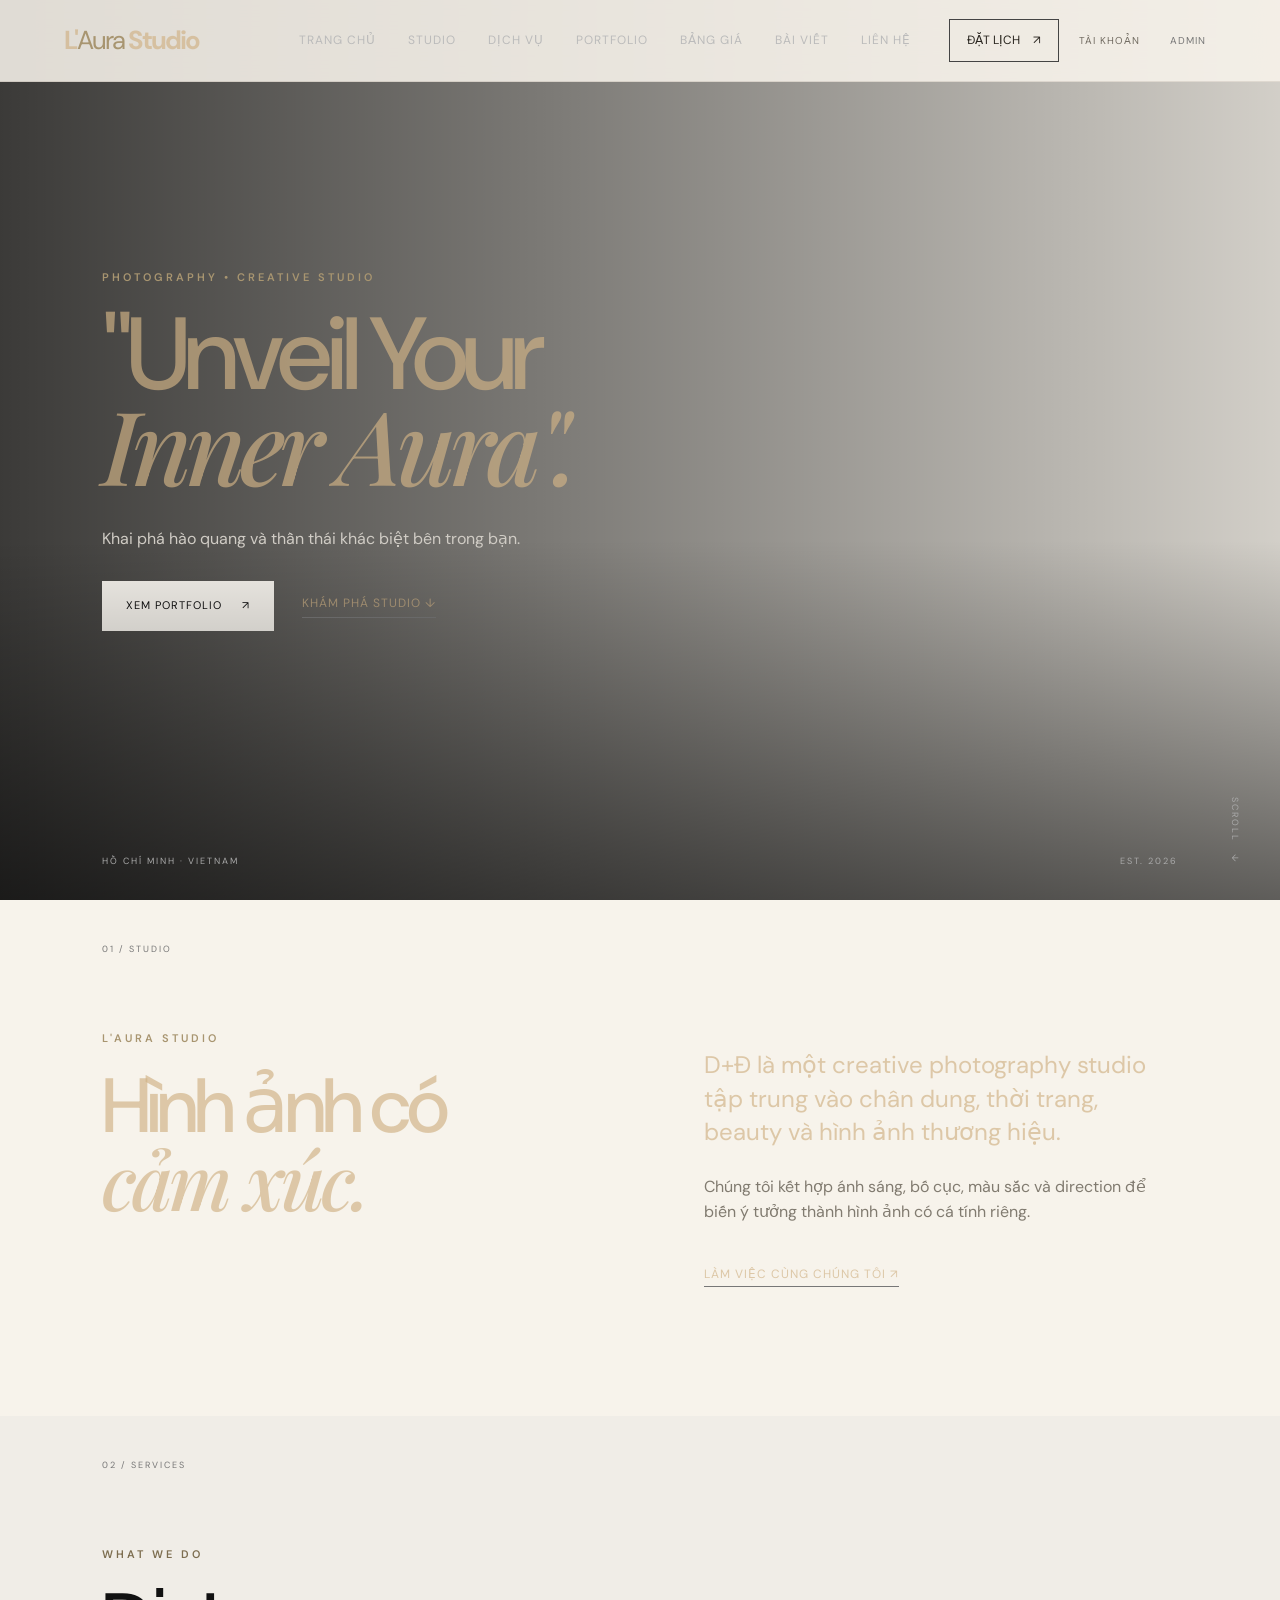
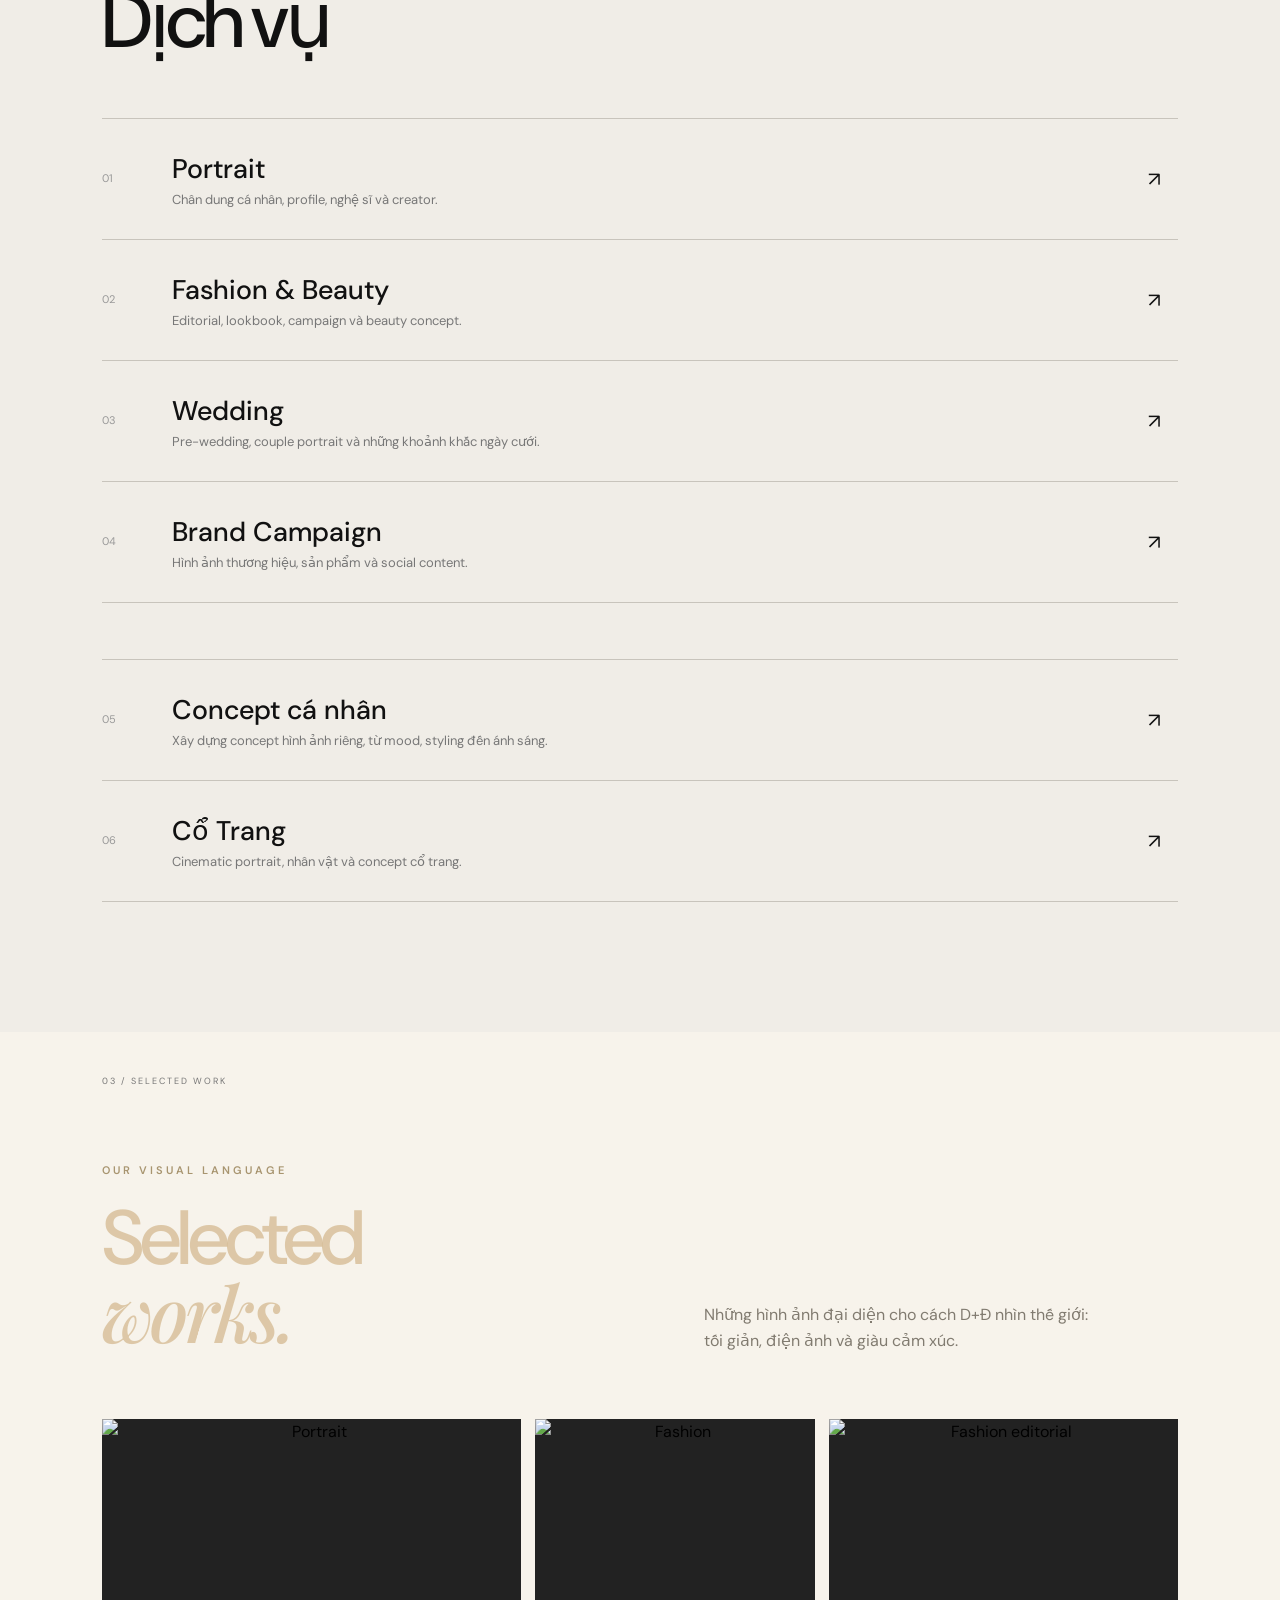
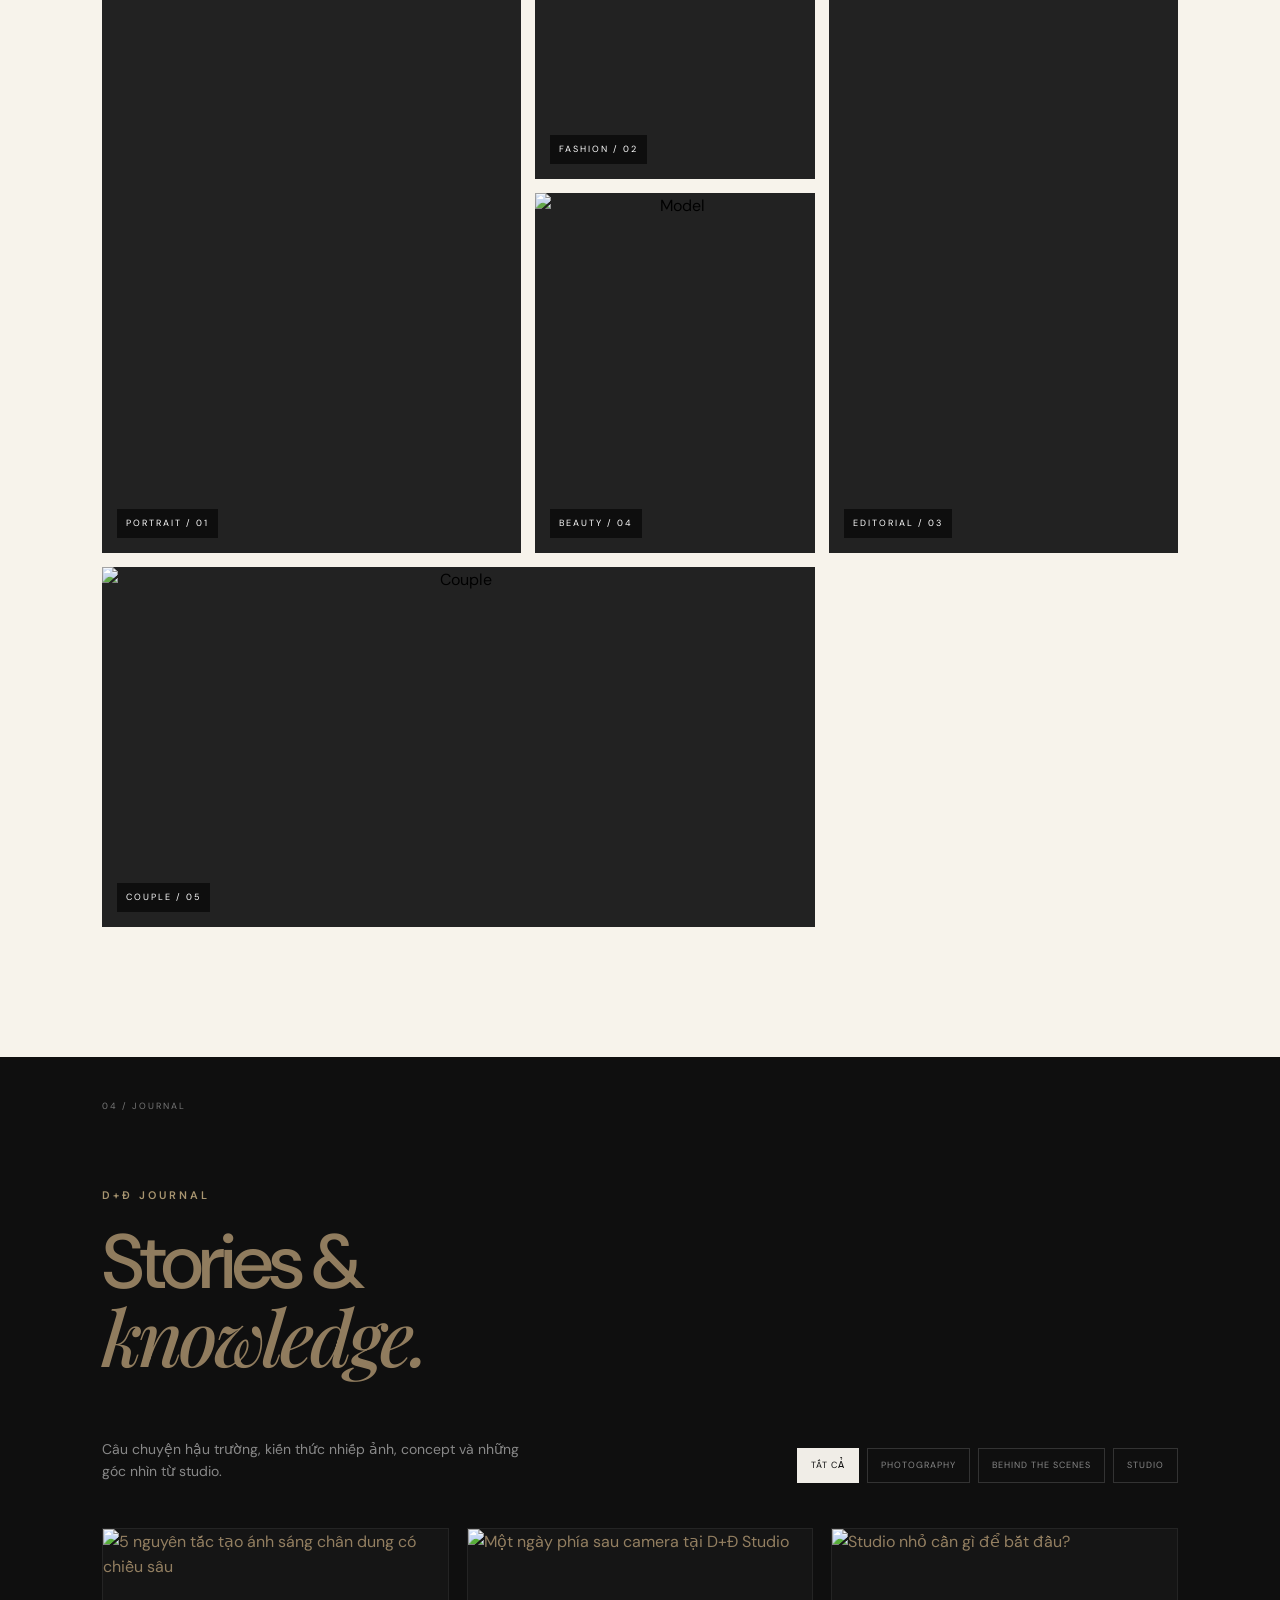
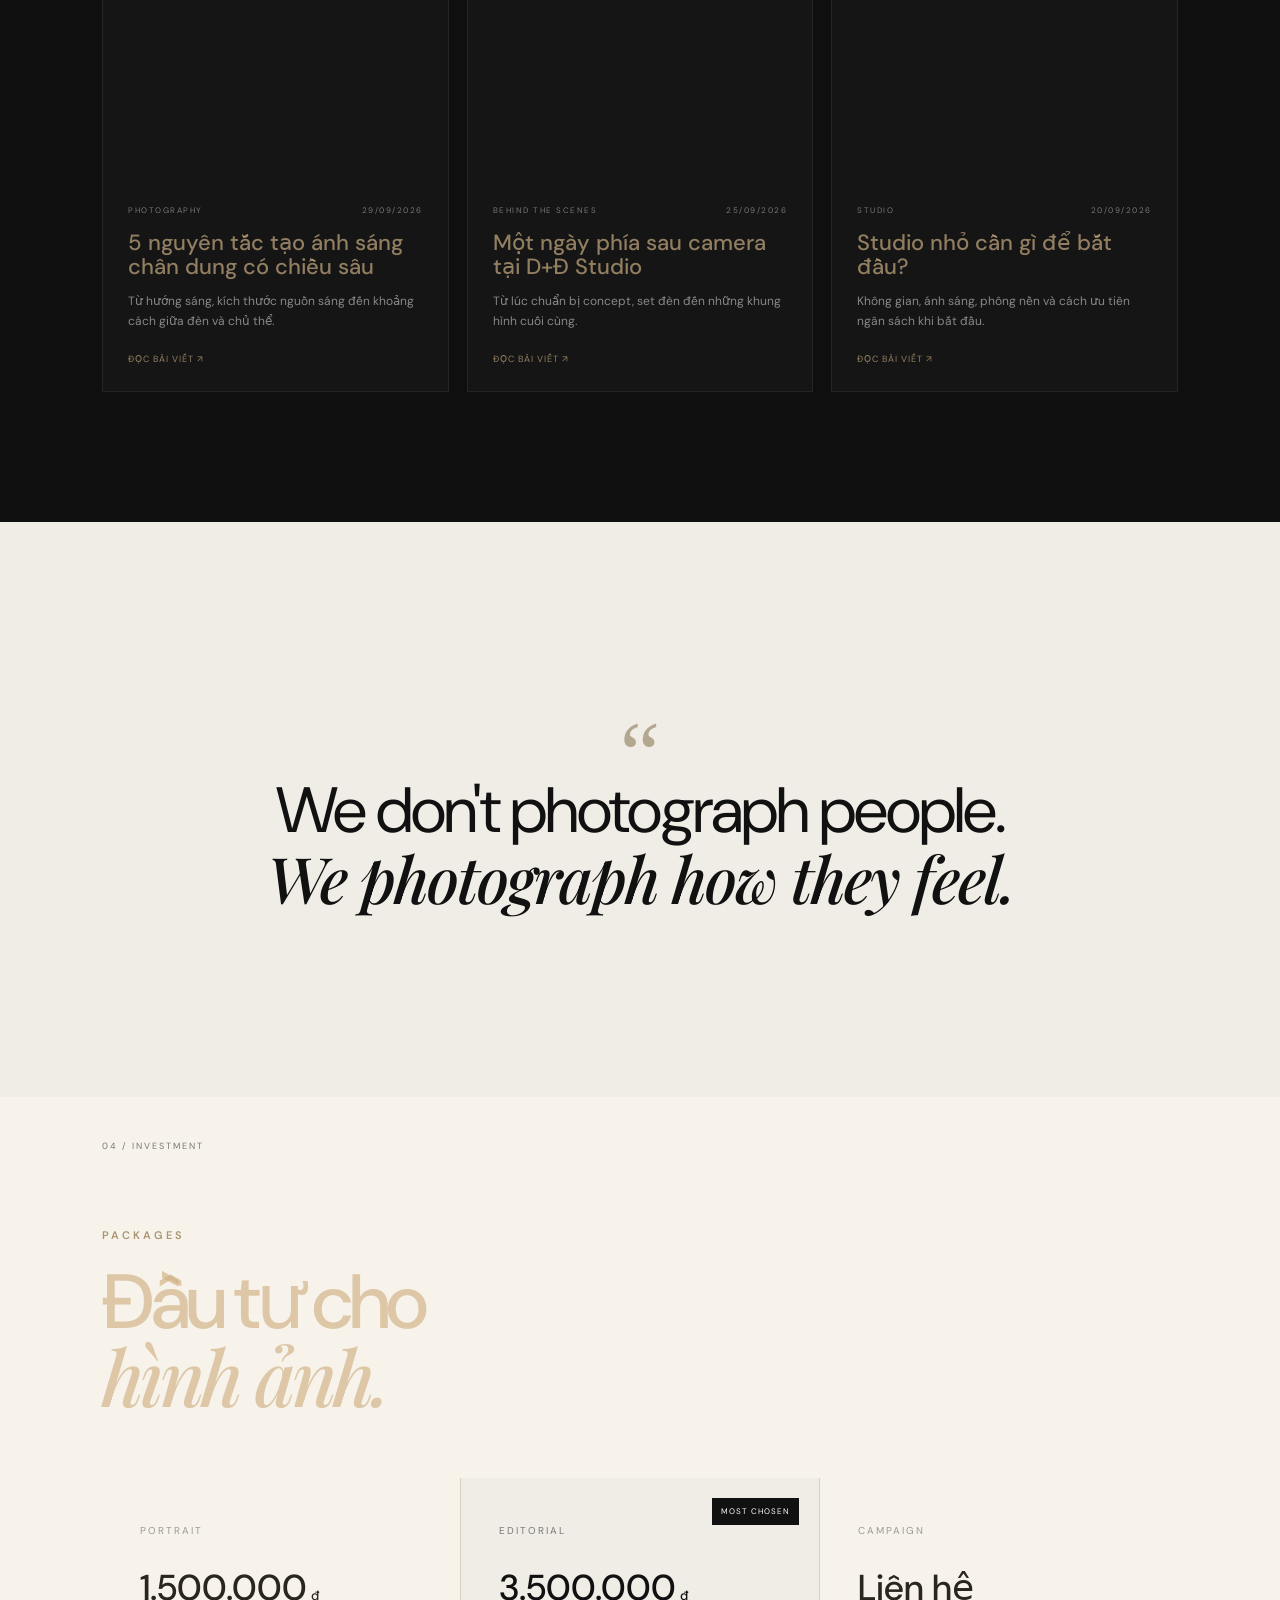
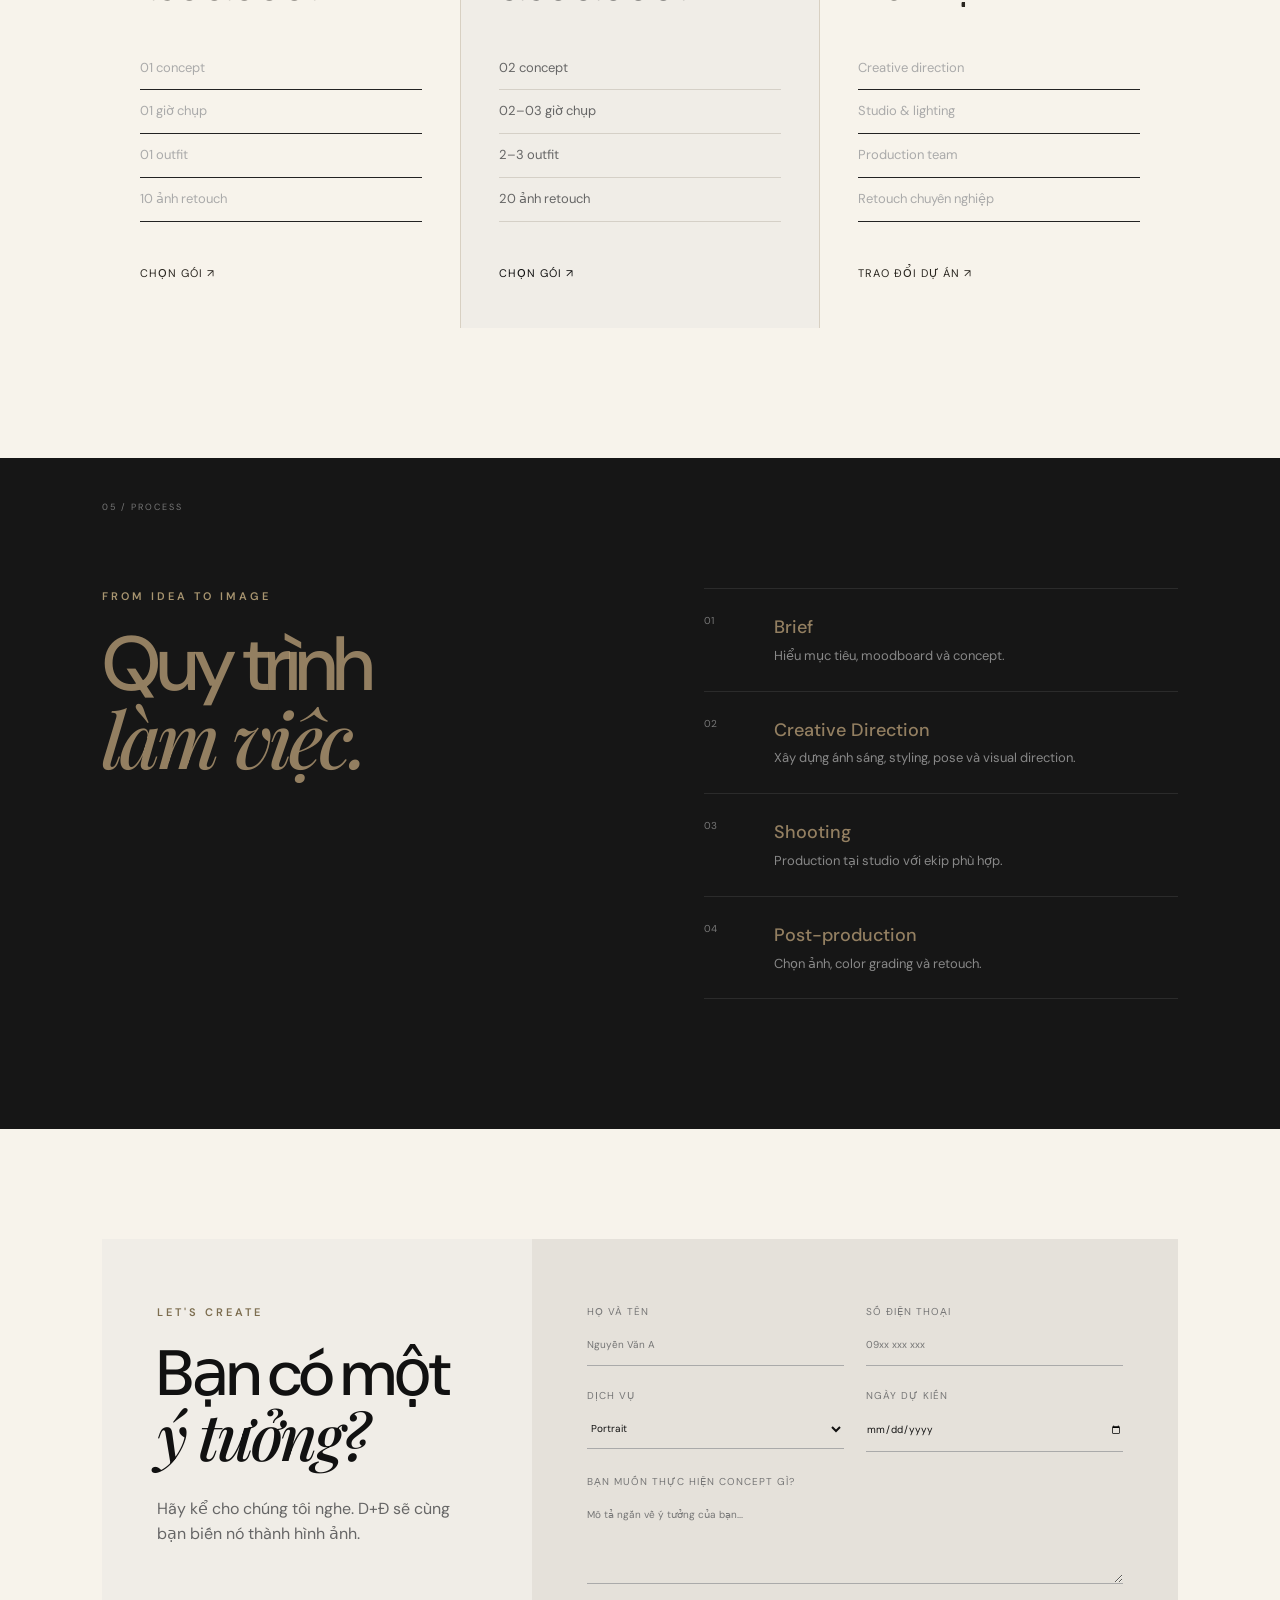
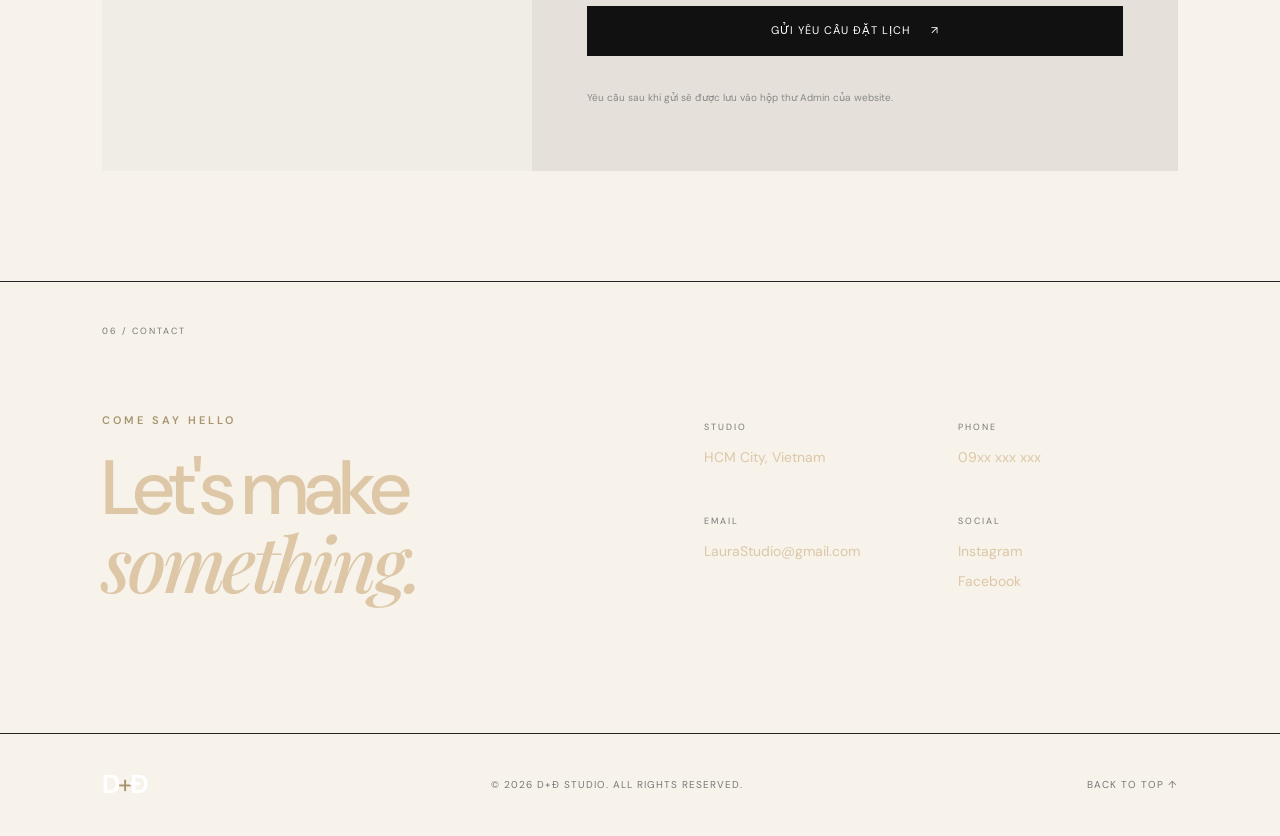
==== index.html @ 57f55145 "upload" ====
<!DOCTYPE html>
<html lang="vi">
<head>
  <meta charset="UTF-8">
  <meta name="viewport" content="width=device-width, initial-scale=1.0">
  <meta name="description" content="D+Đ Studio - Photography Studio hiện đại, tối giản và nghệ thuật.">
  <title>L'Aura Studio — Photography</title>
  <link rel="preconnect" href="https://fonts.googleapis.com">
  <link rel="preconnect" href="https://fonts.gstatic.com" crossorigin>
  <link href="https://fonts.googleapis.com/css2?family=DM+Sans:wght@400;500;600;700&family=Playfair+Display:wght@500;600&display=swap" rel="stylesheet">
  <link rel="stylesheet" href="style.css">
  
</head>

<body>
  
  <div class="cursor"></div>

  <header class="header" id="header">
    <a href="#home" class="logo">L'<span>Aura</span> Studio</a>
    <nav class="nav" id="nav">
      <a href="#home">Trang chủ</a>
      <a href="#about">Studio</a>
      <a href="#services">Dịch vụ</a>
      <a href="#portfolio">Portfolio</a>
      <a href="#pricing">Bảng giá</a>
      <a href="#blog">Bài viết</a>
      <a href="#contact">Liên hệ</a>
    </nav>

    <div class="header-actions">

  <a class="header-btn" href="#booking">
    Đặt lịch <span>↗</span>
  </a>

  
<div class="account-modal" id="accountModal">

  <div class="account-panel">

    <button class="account-close" id="accountClose">×</button>

    <!-- LOGIN -->
    <div id="loginView" class="account-view">

      <p class="eyebrow">L'AURA ACCOUNT</p>

      <h2>
        Welcome<br>
        <em>back.</em>
      </h2>

      <form id="loginForm">

        <label>
          Email
          <input
            type="email"
            id="loginEmail"
            required
            placeholder="email@example.com"
          >
        </label>

        <label>
          Mật khẩu
          <input
            type="password"
            id="loginPassword"
            required
            placeholder="••••••••"
          >
        </label>

        <button class="btn btn-dark" type="submit">
          Đăng nhập ↗
        </button>

        <p id="loginError" class="account-error"></p>

      </form>

      <p class="account-switch">
        Chưa có tài khoản?
        <button id="showRegister">Đăng ký</button>
      </p>

    </div>


    <!-- REGISTER -->
    <div id="registerView" class="account-view" hidden>

      <p class="eyebrow">CREATE ACCOUNT</p>

      <h2>
        Join<br>
        <em>L'Aura.</em>
      </h2>

      <form id="registerForm">

        <label>
          Họ và tên
          <input
            type="text"
            id="registerName"
            required
            placeholder="Nguyễn Văn A"
          >
        </label>

        <label>
          Email
          <input
            type="email"
            id="registerEmail"
            required
            placeholder="email@example.com"
          >
        </label>

        <label>
          Mật khẩu
          <input
            type="password"
            id="registerPassword"
            minlength="6"
            required
            placeholder="Tối thiểu 6 ký tự"
          >
        </label>

        <button class="btn btn-dark" type="submit">
          Tạo tài khoản ↗
        </button>

        <p id="registerError" class="account-error"></p>

      </form>

      <p class="account-switch">
        Đã có tài khoản?
        <button id="showLogin">Đăng nhập</button>
      </p>

    </div>


    <!-- PROFILE -->
    <div id="profileView" class="account-view" hidden>

      <p class="eyebrow">MY ACCOUNT</p>

      <h2>
        Xin chào,<br>
        <em id="profileName"></em>
      </h2>

      <div class="profile-card">

        <div>
          <span>EMAIL</span>
          <p id="profileEmail"></p>
        </div>

        <div>
          <span>MEMBER SINCE</span>
          <p id="profileDate"></p>
        </div>

      </div>

      <button
        class="btn btn-dark"
        id="logoutUser"
      >
        Đăng xuất
      </button>

    </div>

  </div>

</div>

  <button class="account-btn" id="accountOpen">
    Tài khoản
  </button>

  <button class="admin-link" id="adminOpen">
    Admin
  </button>

</div>

    <button class="menu-toggle" id="menuToggle" aria-label="Mở menu">☰</button>
  </header>

  <main>
    <section class="hero" id="home">
      <div class="hero-overlay"></div>
      <div class="hero-content reveal">
        <p class="eyebrow">PHOTOGRAPHY • CREATIVE STUDIO</p>
        <h1>"Unveil Your<br><em>Inner Aura".</em></h1>
        <p class="hero-text">Khai phá hào quang và thần thái khác biệt bên trong bạn.</p>
        <div class="hero-actions">
          <a class="btn btn-light" href="#portfolio">Xem portfolio <span>↗</span></a>
          <a class="text-link" href="#about">Khám phá studio ↓</a>
        </div>
      </div>
      <div class="hero-meta">
        <span>HỒ CHÍ MINH · VIETNAM</span>
        <span>EST. 2026</span>
      </div>
      <div class="scroll-down">SCROLL <span>↓</span></div>
    </section>
 
    <section class="intro section" id="about">
      <div class="section-label">01 / STUDIO</div>
      <div class="intro-grid">
        <div>
          <p class="eyebrow">L'AURA STUDIO</p>
          <h2>Hình ảnh có<br><em>cảm xúc.</em></h2>
        </div>
        <div class="intro-copy">
          <p class="lead">D+Đ là một creative photography studio tập trung vào chân dung, thời trang, beauty và hình ảnh thương hiệu.</p>
          <p>Chúng tôi kết hợp ánh sáng, bố cục, màu sắc và direction để biến ý tưởng thành hình ảnh có cá tính riêng.</p>
          <a href="#contact" class="underline-link">Làm việc cùng chúng tôi ↗</a>
        </div>
      </div>
    </section>

    <section class="services section" id="services">
      <div class="section-label">02 / SERVICES</div>
      <div class="section-heading">
        <p class="eyebrow">WHAT WE DO</p>
        <h2>Dịch vụ</h2>
      </div>

      <div class="service-list">
        <a class="service-item reveal" href="service-portrait.html">
          <span>01</span>
          <div><h3>Portrait</h3><p>Chân dung cá nhân, profile, nghệ sĩ và creator.</p></div>
          <b>↗</b>
        </a>
        <a class="service-item reveal" href="service-fashion.html">
          <span>02</span>
          <div><h3>Fashion & Beauty</h3><p>Editorial, lookbook, campaign và beauty concept.</p></div>
          <b>↗</b>
        </a>
        <a class="service-item reveal" href="service-wedding.html">
          <span>03</span>
          <div><h3>Wedding</h3><p>Pre-wedding, couple portrait và những khoảnh khắc ngày cưới.</p></div>
          <b>↗</b>
        </a>
        <a class="service-item reveal" href="service-brand.html">
          <span>04</span>
          <div><h3>Brand Campaign</h3><p>Hình ảnh thương hiệu, sản phẩm và social content.</p></div>
          <b>↗</b>
        </a>
        <a class="service-item reveal" href="service-concept.html">
<a class="service-item reveal" href="service-concept.html">
  <span>05</span>
  <div>
    <h3>Concept cá nhân</h3>
    <p>
      Xây dựng concept hình ảnh riêng,
      từ mood, styling đến ánh sáng.
    </p>
  </div>

  <b>↗</b>

</a>
<a class="service-item reveal" href="service-costume.html">
  <span>06</span>
  <div>
    <h3>Cổ Trang</h3>
    <p>
      Cinematic portrait, nhân vật và
      concept cổ trang.
    </p>
  </div>

  <b>↗</b>

</a>
      </div>
    </section>

    <section class="portfolio section" id="portfolio">
      <div class="section-label">03 / SELECTED WORK</div>
      <div class="portfolio-head">
        <div>
          <p class="eyebrow">OUR VISUAL LANGUAGE</p>
          <h2>Selected<br><em>works.</em></h2>
        </div>
        <p>Những hình ảnh đại diện cho cách D+Đ nhìn thế giới: tối giản, điện ảnh và giàu cảm xúc.</p>
      </div>

      <div class="gallery">
        <button class="gallery-card large" data-image="https://images.unsplash.com/photo-1534528741775-53994a69daeb?auto=format&fit=crop&w=1400&q=85">
          <img src="https://images.unsplash.com/photo-1534528741775-53994a69daeb?auto=format&fit=crop&w=1400&q=85" alt="Portrait">
          <span>Portrait / 01</span>
        </button>
        <button class="gallery-card" data-image="https://images.unsplash.com/photo-1529139574466-a303027c1d8b?auto=format&fit=crop&w=1200&q=85">
          <img src="https://images.unsplash.com/photo-1529139574466-a303027c1d8b?auto=format&fit=crop&w=1200&q=85" alt="Fashion">
          <span>Fashion / 02</span>
        </button>
        <button class="gallery-card tall" data-image="https://images.unsplash.com/photo-1483985988355-763728e1935b?auto=format&fit=crop&w=1200&q=85">
          <img src="https://images.unsplash.com/photo-1483985988355-763728e1935b?auto=format&fit=crop&w=1200&q=85" alt="Fashion editorial">
          <span>Editorial / 03</span>
        </button>
        <button class="gallery-card" data-image="https://images.unsplash.com/photo-1515886657613-9f3515b0c78f?auto=format&fit=crop&w=1200&q=85">
          <img src="https://images.unsplash.com/photo-1515886657613-9f3515b0c78f?auto=format&fit=crop&w=1200&q=85" alt="Model">
          <span>Beauty / 04</span>
        </button>
        <button class="gallery-card wide" data-image="https://images.unsplash.com/photo-1524250502761-1ac6f2e30d43?auto=format&fit=crop&w=1400&q=85">
          <img src="https://images.unsplash.com/photo-1524250502761-1ac6f2e30d43?auto=format&fit=crop&w=1400&q=85" alt="Couple">
          <span>Couple / 05</span>
        </button>
      </div>
    </section>


    <section class="blog section" id="blog">
      <div class="section-label">04 / JOURNAL</div>
      <div class="section-heading">
        <p class="eyebrow">D+Đ JOURNAL</p>
        <h2>Stories &<br><em>knowledge.</em></h2>
      </div>
      <div class="blog-toolbar">
        <p>Câu chuyện hậu trường, kiến thức nhiếp ảnh, concept và những góc nhìn từ studio.</p>
        <div class="blog-filters">
          <button class="filter-btn active" data-category="all">Tất cả</button>
          <button class="filter-btn" data-category="Photography">Photography</button>
          <button class="filter-btn" data-category="Behind the scenes">Behind the scenes</button>
          <button class="filter-btn" data-category="Studio">Studio</button>
        </div>
      </div>
      <div class="blog-grid" id="blogGrid"></div>
      <div class="blog-empty" id="blogEmpty" hidden>Chưa có bài viết trong danh mục này.</div>
    </section>

    <section class="quote-section">
      <div class="quote-mark">“</div>
      <blockquote>We don't photograph people.<br><em>We photograph how they feel.</em></blockquote>
    </section>

    <section class="pricing section" id="pricing">
      <div class="section-label">04 / INVESTMENT</div>
      <div class="section-heading">
        <p class="eyebrow">PACKAGES</p>
        <h2>Đầu tư cho<br><em>hình ảnh.</em></h2>
      </div>

      <div class="price-grid">
        <article class="price-card">
          <p>PORTRAIT</p><h3>1.500.000<small>đ</small></h3>
          <ul><li>01 concept</li><li>01 giờ chụp</li><li>01 outfit</li><li>10 ảnh retouch</li></ul>
          <a href="#booking">Chọn gói ↗</a>
        </article>
        <article class="price-card featured">
          <div class="popular">MOST CHOSEN</div>
          <p>EDITORIAL</p><h3>3.500.000<small>đ</small></h3>
          <ul><li>02 concept</li><li>02–03 giờ chụp</li><li>2–3 outfit</li><li>20 ảnh retouch</li></ul>
          <a href="#booking">Chọn gói ↗</a>
        </article>
        <article class="price-card">
          <p>CAMPAIGN</p><h3>Liên hệ</h3>
          <ul><li>Creative direction</li><li>Studio & lighting</li><li>Production team</li><li>Retouch chuyên nghiệp</li></ul>
          <a href="#booking">Trao đổi dự án ↗</a>
        </article>
      </div>
    </section>

    <section class="process section">
      <div class="section-label">05 / PROCESS</div>
      <div class="process-grid">
        <div><p class="eyebrow">FROM IDEA TO IMAGE</p><h2>Quy trình<br><em>làm việc.</em></h2></div>
        <div class="steps">
          <div><span>01</span><div><h3>Brief</h3><p>Hiểu mục tiêu, moodboard và concept.</p></div></div>
          <div><span>02</span><div><h3>Creative Direction</h3><p>Xây dựng ánh sáng, styling, pose và visual direction.</p></div></div>
          <div><span>03</span><div><h3>Shooting</h3><p>Production tại studio với ekip phù hợp.</p></div></div>
          <div><span>04</span><div><h3>Post-production</h3><p>Chọn ảnh, color grading và retouch.</p></div></div>
        </div>
      </div>
    </section>

    <section class="booking section" id="booking">
      <div class="booking-box">
        <div>
          <p class="eyebrow">LET'S CREATE</p>
          <h2>Bạn có một<br><em>ý tưởng?</em></h2>
          <p class="booking-copy">Hãy kể cho chúng tôi nghe. D+Đ sẽ cùng bạn biến nó thành hình ảnh.</p>
        </div>

        <form id="bookingForm" class="booking-form">
          <label>Họ và tên<input required name="name" placeholder="Nguyễn Văn A"></label>
          <label>Số điện thoại<input required name="phone" type="tel" placeholder="09xx xxx xxx"></label>
          <label>Dịch vụ
            <select name="service">
              <option>Portrait</option><option>Fashion & Beauty</option><option>Wedding</option><option>Brand Campaign</option>
            </select>
          </label>
          <label>Ngày dự kiến<input name="date" type="date"></label>
          <label class="full">Bạn muốn thực hiện concept gì?<textarea name="message" rows="4" placeholder="Mô tả ngắn về ý tưởng của bạn..."></textarea></label>
          <button class="btn btn-dark full" type="submit">Gửi yêu cầu đặt lịch <span>↗</span></button>
          <p class="form-note" id="formNote"></p>
          <p class="form-admin-note">Yêu cầu sau khi gửi sẽ được lưu vào hộp thư Admin của website.</p>
        </form>
      </div>
    </section>

    <section class="contact section" id="contact">
      <div class="section-label">06 / CONTACT</div>
      <div class="contact-grid">
        <div><p class="eyebrow">COME SAY HELLO</p><h2>Let's make<br><em>something.</em></h2></div>
        <div class="contact-info">
          <div><span>STUDIO</span><p>HCM City, Vietnam</p></div>
          <div><span>PHONE</span><p>09xx xxx xxx</p></div>
          <div><span>EMAIL</span><p>LauraStudio@gmail.com</p></div>
          <div><span>SOCIAL</span><p>
            <a href="https://www.instagram.com/_bachnien_/" class="btn-link">Instagram</a><p>   
            <a href="https://www.facebook.com/profile.php?id=61579669186355&locale=vi_VN" class="btn-link">Facebook</a><p>

          </p>
          </div>
        </div>
      </div>
    </section>
  </main>

  <footer>
    <div class="logo">D<span>+</span>Đ</div>
    <p>© <span id="year"></span> D+Đ Studio. All rights reserved.</p>
    <a href="#home">Back to top ↑</a>
  </footer>


  <div class="admin-modal" id="adminModal">
    <div class="admin-panel">
      <button class="admin-close" id="adminClose">×</button>
      <div class="admin-login" id="adminLogin">
        <p class="eyebrow">D+Đ CMS</p>
        <h2>Admin<br><em>Dashboard.</em></h2>
        <p class="admin-muted">Đăng nhập để quản lý bài viết.</p>
        <form id="adminLoginForm">
          <label>Email<input type="email" id="adminEmail" placeholder="admin@studio.com" required></label>
          <label>Mật khẩu<input type="password" id="adminPassword" placeholder="••••••••" required></label>
          <button class="btn btn-dark" type="submit">Đăng nhập <span>↗</span></button>
          <p class="admin-error" id="adminError"></p>
        </form>
        <small>Demo: admin@studio.com / 123456</small>
      </div>

      <div class="admin-dashboard" id="adminDashboard" hidden>
        <div class="admin-top">
          <div><p class="eyebrow">D+Đ CMS</p><h2>Quản lý <em>bài viết.</em></h2></div>
          <button class="admin-logout" id="adminLogout">Đăng xuất</button>
        </div>

        <div class="admin-tabs">
          <button class="admin-tab active" data-admin-tab="posts">Bài viết</button>
          <button class="admin-tab" data-admin-tab="new">+ Viết bài</button>
          <button class="admin-tab" data-admin-tab="contacts">Liên hệ</button>
        </div>

        <div class="admin-tab-content active" id="adminPostsTab">
          <div class="admin-stats">
            <div><span id="postCount">0</span><small>Bài viết</small></div>
            <div><span id="publishedCount">0</span><small>Đang hiển thị</small></div>
          </div>
          <div id="adminPostList" class="admin-post-list"></div>
        </div>

        <div class="admin-tab-content" id="adminContactsTab">
          <div class="admin-stats">
            <div><span id="contactCount">0</span><small>Yêu cầu liên hệ</small></div>
            <div><span id="newContactCount">0</span><small>Chưa xử lý</small></div>
          </div>
          <div id="adminContactList" class="admin-contact-list"></div>
        </div>

        <div class="admin-tab-content" id="adminNewTab">
          <form id="postForm" class="post-form">
            <input type="hidden" id="editPostId">
            <label>Tiêu đề<input id="postTitle" required placeholder="Ví dụ: 5 cách tạo ánh sáng chân dung đẹp"></label>
            <div class="form-two">
              <label>Danh mục<select id="postCategory"><option>Photography</option><option>Behind the scenes</option><option>Studio</option></select></label>
              <label>Ảnh đại diện<input id="postImage" placeholder="https://..."></label>
            </div>
            <label>Mô tả ngắn<textarea id="postExcerpt" rows="3" required placeholder="Mô tả hiển thị ngoài trang bài viết..."></textarea></label>
            <label>Nội dung<textarea id="postContent" rows="10" required placeholder="Nội dung bài viết..."></textarea></label>
            <div class="post-form-actions">
              <button type="submit" class="btn btn-dark" id="postSubmit">Đăng bài <span>↗</span></button>
              <button type="button" class="admin-secondary" id="postCancel">Hủy</button>
            </div>
          </form>
        </div>
      </div>
    </div>
  </div>


  <div class="article-modal" id="articleModal">
    <button class="article-close" id="articleClose">×</button>
    <article class="article-reader">
      <img id="articleImage" src="" alt="">
      <div class="article-reader-body">
        <p class="eyebrow" id="articleCategory"></p>
        <h1 id="articleTitle"></h1>
        <p class="article-date" id="articleDate"></p>
       <div id="articleContent"></div>

<section class="comments-section">

  <div class="comments-heading">

    <p class="eyebrow">
      COMMUNITY
    </p>

    <h2>
      Bình luận<br>
      <em>của bạn.</em>
    </h2>

  </div>

  <div id="commentLoginMessage"
       class="comment-login-message">
    Đăng nhập để để lại bình luận.
  </div>

  <form
    id="commentForm"
    class="comment-form"
    hidden
  >

    <textarea
      id="commentText"
      rows="4"
      required
      maxlength="1000"
      placeholder="Chia sẻ suy nghĩ của bạn..."
    ></textarea>

    <div class="comment-form-bottom">

      <small>
        <span id="commentUserName"></span>
      </small>

      <button
        type="submit"
        class="btn btn-dark"
      >
        Gửi bình luận ↗
      </button>

    </div>

  </form>

  <div
    id="commentList"
    class="comment-list"
  ></div>

</section>
      </div>
    </article>
  </div>

  <div class="modal" id="imageModal">
    <button class="modal-close" id="modalClose">×</button>
    <img id="modalImage" src="" alt="Portfolio preview">
  </div>

  <script src="script.js"></script>
  
</body>
</html>
---- style.css ----
*{margin:0;padding:0;box-sizing:border-box}
:root{
  --bg:#f7f3eb;
  --surface:#fffdf8;
  --surface-2:#eee8dc;
  --text:#cfb286ac;
  --muted:#817b70;
  --line:#d8d0c2;
  --accent:#a89570;
  --dark:#29251f;
  --white:#fffdf8;
}
html{scroll-behavior:smooth}
body{font-family:"DM Sans",sans-serif;background:var(--bg);color:var(--text);line-height:1.6;overflow-x:hidden}
body.lightbox-open{overflow:hidden}
a{text-decoration:none;color:inherit}
button,input,select,textarea{font:inherit}
button{cursor:pointer}


/* =========================
   USER ACCOUNT
========================= */

.account-btn{
  border:0;
  background:transparent;
  color:#716b61;
  font-size:10px;
  text-transform:uppercase;
  letter-spacing:1px;
  padding:10px;
}

.account-btn:hover{
  color:#29251f;
}



.account-modal.open{
  display:flex;
}

/* =========================
   ACCOUNT MODAL - CENTER
========================= */

.account-modal {
  position: fixed;
  inset: 0;
  width: 100vw;
  height: 100vh;

  display: none;
  align-items: center;
  justify-content: center;

  padding: 20px;
  z-index: 120;

  background: rgba(41, 37, 31, .45);
  backdrop-filter: blur(10px);
}

.account-modal.open {
  display: flex;
}

/* Khung đăng nhập / đăng ký */
.account-panel {
  position: relative;

  width: min(520px, calc(100vw - 40px));
  max-height: calc(100vh - 40px);

  margin: 0;
  padding: 60px;

  overflow-y: auto;

  background: #fffdf8;
  color: #29251f;

  box-shadow: 0 30px 80px rgba(0, 0, 0, .18);

  transform: translate(0, 0);
}

/* Nút đóng */
.account-close {
  position: absolute;
  top: 18px;
  right: 22px;

  width: 35px;
  height: 35px;

  border: 0;
  background: transparent;

  color: #29251f;
  font-size: 32px;
  line-height: 1;

  cursor: pointer;
}

/* Hiệu ứng mở */
.account-modal.open .account-panel {
  animation: accountPanelCenter .3s ease;
}

@keyframes accountPanelCenter {
  from {
    opacity: 0;
    transform: translateY(25px) scale(.97);
  }

  to {
    opacity: 1;
    transform: translateY(0) scale(1);
  }
}

/* =========================
   MOBILE
========================= */

@media (max-width: 600px) {

  .account-modal {
    padding: 15px;
  }

  .account-panel {
    width: 100%;
    max-height: calc(100vh - 30px);

    padding: 45px 25px;
  }

  .account-view h2 {
    font-size: 45px;
  }
}
.account-close{
  position:absolute;
  right:22px;
  top:18px;
  border:0;
  background:transparent;
  color:#29251f;
  font-size:32px;
}

.account-view h2{
  font-size:58px;
  line-height:.92;
  letter-spacing:-3px;
  font-weight:500;
  margin-bottom:35px;
}

.account-view h2 em{
  font-family:"Playfair Display",serif;
}

.account-view form{
  display:grid;
  gap:22px;
}

.account-view label{
  font-size:9px;
  text-transform:uppercase;
  letter-spacing:1px;
  color:#817b70;
}

.account-view input{
  display:block;
  width:100%;
  margin-top:7px;
  padding:12px 0;
  border:0;
  border-bottom:1px solid #c9c1b4;
  background:transparent;
  color:#29251f;
  outline:none;
}

.account-view input:focus{
  border-color:#29251f;
}

.account-switch{
  margin-top:25px;
  color:#817b70;
  font-size:12px;
}

.account-switch button{
  border:0;
  background:none;
  color:#29251f;
  text-decoration:underline;
  cursor:pointer;
}

.account-error{
  color:#a34b42;
  font-size:11px;
}

.profile-card{
  background:#eee8dc;
  padding:25px;
  margin-bottom:25px;
  display:grid;
  gap:20px;
}

.profile-card span{
  font-size:8px;
  letter-spacing:2px;
  color:#817b70;
}

.profile-card p{
  margin-top:5px;
  font-size:14px;
}

@media(max-width:600px){

  .account-panel{
    padding:45px 25px;
  }

  .account-view h2{
    font-size:45px;
  }

}

.price-card{
  background:#fffdf8;
  color:#29251f;
}

.booking-box{
  display:grid;
  grid-template-columns:.8fr 1.2fr;
  background:#fffdf8;
  color:#29251f;
}

.booking-form{
  padding:65px 55px;
  display:grid;
  grid-template-columns:1fr 1fr;
  gap:22px;
  background:#eee8dc;
}


.quote-section{
  padding:180px 8vw;
  text-align:center;
  background:#fffdf8;
  color:#29251f;
}

.services{
  background:#eee8dc;
  color:#29251f;
}

.services{
  background:#f0ede7;
  color:#111;
}
.header{
  height:82px;
  position:fixed;
  top:0;
  left:0;
  right:0;
  z-index:50;
  display:flex;
  align-items:center;
  justify-content:space-between;
  padding:0 5vw;
  border-bottom:1px solid rgba(80,70,55,.12);
  background:rgba(247,243,235,.88);
  backdrop-filter:blur(18px);
}


/* =========================
   COMMENTS
========================= */

.comments-section{
  margin-top:70px;
  padding-top:55px;
  border-top:1px solid #d5cec2;
}

.comments-heading{
  margin-bottom:35px;
}

.comments-heading h2{
  font-size:42px;
  line-height:.95;
  letter-spacing:-2px;
  font-weight:500;
}

.comments-heading h2 em{
  font-family:"Playfair Display",serif;
}

.comment-login-message{
  background:#eee8dc;
  padding:18px 20px;
  font-size:12px;
  color:#817b70;
}

.comment-form{
  margin-bottom:40px;
}

.comment-form textarea{
  width:100%;
  border:1px solid #d0c8bb;
  background:#fffdf8;
  padding:18px;
  resize:vertical;
  outline:none;
  color:#29251f;
}

.comment-form textarea:focus{
  border-color:#29251f;
}

.comment-form-bottom{
  margin-top:12px;
  display:flex;
  align-items:center;
  justify-content:space-between;
}

.comment-form-bottom small{
  font-size:11px;
  color:#817b70;
}

.comment-list{
  display:grid;
  gap:14px;
}

.comment-item{
  padding:22px;
  background:#eee8dc;
}

.comment-head{
  display:flex;
  justify-content:space-between;
  gap:20px;
  margin-bottom:10px;
}

.comment-author{
  font-size:13px;
  font-weight:600;
}

.comment-date{
  font-size:9px;
  color:#918a7d;
}

.comment-body{
  font-size:13px;
  color:#5f594f;
  line-height:1.7;
  white-space:pre-line;
}

.comment-delete{
  border:0;
  background:none;
  padding:0;
  margin-top:12px;
  color:#9c675f;
  font-size:9px;
  text-transform:uppercase;
  letter-spacing:1px;
  cursor:pointer;
}

@media(max-width:600px){

  .comment-form-bottom{
    align-items:flex-start;
    flex-direction:column;
    gap:15px;
  }

}


.nav a{
  color:#716b61;
}

.nav a:hover{
  color:#29251f;
}

.header-btn{
  color:#29251f;
  border-color:#bdb4a5;
}
.logo{font-size:26px;font-weight:700;letter-spacing:-2px}.logo span{font-weight:400;color:var(--accent)}
.nav{display:flex;gap:32px;margin-left:auto;margin-right:38px}.nav a{font-size:12px;text-transform:uppercase;letter-spacing:1px;color:#bbb;transition:.25s}.nav a:hover{color:#fff}
.header-btn{font-size:12px;text-transform:uppercase;border:1px solid #444;padding:11px 17px}.header-btn span{margin-left:10px}.menu-toggle{display:none;background:none;color:#fff;border:0;font-size:24px}
.hero{min-height:100vh;position:relative;display:flex;align-items:center;padding:120px 8vw;background:linear-gradient(90deg,rgba(0,0,0,.76),rgba(0,0,0,.15)),url("https://images.unsplash.com/photo-1529626455594-4ff0802cfb7e?auto=format&fit=crop&w=2200&q=90") center/cover}
.hero-content{max-width:720px}.eyebrow{font-size:11px;letter-spacing:3px;color:var(--accent);font-weight:600;margin-bottom:22px}.hero h1{font-size:clamp(58px,8vw,122px);line-height:.88;letter-spacing:-6px;font-weight:500}.hero h1 em,.section h2 em,blockquote em{font-family:"Playfair Display",serif;font-weight:500}.hero-text{max-width:480px;color:#d0ccc5;margin:30px 0;font-size:16px}.hero-actions{display:flex;align-items:center;gap:28px}.btn{display:inline-flex;align-items:center;justify-content:center;gap:20px;padding:15px 23px;text-transform:uppercase;letter-spacing:1px;font-size:11px;border:1px solid transparent}.btn-light{background:#f4f1eb;color:#111}.btn-dark{background:#111;color:#fff}.text-link,.underline-link{font-size:12px;text-transform:uppercase;letter-spacing:1px;border-bottom:1px solid #777;padding-bottom:4px}.hero-overlay{position:absolute;inset:0;background:linear-gradient(0deg,rgba(0,0,0,.55),transparent 40%);pointer-events:none}.hero-meta{position:absolute;bottom:32px;left:8vw;right:8vw;display:flex;justify-content:space-between;font-size:9px;letter-spacing:2px;color:#aaa}.scroll-down{position:absolute;right:3vw;bottom:36px;font-size:9px;letter-spacing:2px;writing-mode:vertical-rl;color:#aaa}.scroll-down span{margin-top:8px}
.section{padding:130px 8vw;position:relative}.section-label{position:absolute;top:42px;left:8vw;font-size:9px;letter-spacing:2px;color:#777}.intro-grid,.process-grid,.contact-grid{display:grid;grid-template-columns:1fr 1fr;gap:10vw}.section h2{font-size:clamp(48px,6vw,90px);line-height:.95;letter-spacing:-4px;font-weight:500}.intro-copy{padding-top:18px;max-width:530px}.lead{font-size:24px;line-height:1.4;margin-bottom:25px}.intro-copy p:not(.lead){color:var(--muted);margin-bottom:35px}.services{background:#f0ede7;color:#111}.services .section-label{color:#777}.section-heading{margin-bottom:60px}.services .eyebrow{color:#7d6e50}.service-list{border-top:1px solid #c8c4bc}.service-item{display:grid;grid-template-columns:70px 1fr 30px;align-items:center;padding:28px 0;border-bottom:1px solid #c8c4bc;transition:.3s}.service-item:hover{padding-left:18px}.service-item>span{font-size:11px;color:#999}.service-item h3{font-size:27px;font-weight:500}.service-item p{font-size:13px;color:#777}.service-item b{font-weight:400;font-size:20px}
.portfolio-head{display:grid;grid-template-columns:1fr 1fr;gap:10vw;margin-bottom:65px}.portfolio-head>p{align-self:end;color:var(--muted);max-width:400px}.gallery{display:grid;grid-template-columns:1.2fr .8fr 1fr;grid-auto-rows:360px;gap:14px}.gallery-card{position:relative;border:0;overflow:hidden;background:#222;padding:0}.gallery-card.large{grid-row:span 2}.gallery-card.tall{grid-row:span 2}.gallery-card.wide{grid-column:span 2}.gallery-card img{width:100%;height:100%;object-fit:cover;display:block;transition:transform .7s cubic-bezier(.2,.7,.2,1);filter:saturate(.8)}.gallery-card:hover img{transform:scale(1.05);filter:saturate(1)}.gallery-card span{position:absolute;bottom:15px;left:15px;font-size:9px;letter-spacing:2px;text-transform:uppercase;background:rgba(0,0,0,.6);padding:7px 9px;color:#fff}
.quote-section{padding:180px 8vw;text-align:center;background:#f0ede7;color:#111}.quote-mark{font:90px Georgia;color:#b3a88f;height:75px}.quote-section blockquote{font-size:clamp(34px,5vw,72px);line-height:1.05;letter-spacing:-2px}
.price-grid{display:grid;grid-template-columns:repeat(3,1fr);gap:1px;background:var(--line);margin-top:50px}.price-card{background:var(--bg);padding:45px 38px;min-height:450px;display:flex;flex-direction:column;position:relative}.price-card>p{font-size:10px;letter-spacing:2px;color:#999}.price-card h3{font-size:36px;font-weight:500;margin:20px 0 30px}.price-card h3 small{font-size:13px;margin-left:4px}.price-card ul{list-style:none;color:#aaa;font-size:13px}.price-card li{padding:11px 0;border-bottom:1px solid #222}.price-card a{margin-top:auto;padding-top:28px;font-size:11px;text-transform:uppercase;letter-spacing:1px}.price-card.featured{background:#f0ede7;color:#111}.price-card.featured li{border-color:#d5d0c7;color:#666}.price-card.featured>p{color:#777}.popular{position:absolute;top:20px;right:20px;background:#111;color:#fff;font-size:8px;letter-spacing:1px;padding:7px 9px}
.process{background:#161616}.steps{border-top:1px solid #2b2b2b}.steps>div{display:grid;grid-template-columns:70px 1fr;padding:24px 0;border-bottom:1px solid #2b2b2b}.steps span{font-size:10px;color:#777}.steps h3{font-size:18px;font-weight:500}.steps p{color:#888;font-size:13px;margin-top:4px}
.booking{padding-top:110px;padding-bottom:110px}.booking-box{display:grid;grid-template-columns:.8fr 1.2fr;background:#f0ede7;color:#111}.booking-box>div:first-child{padding:65px 55px}.booking .eyebrow{color:#7d6e50}.booking h2{font-size:clamp(45px,5vw,72px);line-height:.95;letter-spacing:-3px;font-weight:500}.booking-copy{color:#666;margin-top:25px;max-width:340px}.booking-form{padding:65px 55px;display:grid;grid-template-columns:1fr 1fr;gap:22px;background:#e5e1da}.booking-form label{font-size:10px;text-transform:uppercase;letter-spacing:1px;color:#777}.booking-form input,.booking-form select,.booking-form textarea{display:block;width:100%;border:0;border-bottom:1px solid #aaa;background:transparent;padding:12px 0;color:#111;outline:0;margin-top:5px;resize:vertical}.booking-form input:focus,.booking-form select:focus,.booking-form textarea:focus{border-color:#111}.full{grid-column:1/-1}.form-note{font-size:11px;color:#596d4e;grid-column:1/-1}
.contact{border-top:1px solid #252525}.contact-info{display:grid;grid-template-columns:1fr 1fr;gap:35px}.contact-info span{font-size:9px;letter-spacing:2px;color:#777}.contact-info p{margin-top:8px;font-size:14px}
footer{border-top:1px solid #222;padding:30px 8vw;display:flex;justify-content:space-between;align-items:center;color:#777;font-size:10px;text-transform:uppercase;letter-spacing:1px}footer .logo{color:#fff}
.modal{position:fixed;inset:0;background:rgba(0,0,0,.94);z-index:100;display:none;align-items:center;justify-content:center;padding:5vw}.modal.open{display:flex}.modal img{max-width:92vw;max-height:90vh;object-fit:contain}.modal-close{position:absolute;top:25px;right:35px;background:none;border:0;color:#fff;font-size:38px;font-weight:200}
.reveal{opacity:0;transform:translateY(30px);transition:opacity .8s ease,transform .8s ease}.reveal.visible{opacity:1;transform:none}

@media(max-width:850px){
.header{height:70px;padding:0 5vw}.nav{display:none;position:absolute;top:70px;left:0;right:0;background:#0b0b0b;padding:25px 5vw;flex-direction:column;gap:20px;margin:0;border-bottom:1px solid #222}.nav.open{display:flex}.header-btn{display:none}.menu-toggle{display:block}
.hero{padding:110px 7vw 80px;min-height:90vh}.hero h1{font-size:60px;letter-spacing:-3px}.hero-text{font-size:14px}.hero-meta{left:7vw;right:7vw}.scroll-down{display:none}
.section{padding:100px 7vw}.section-label{left:7vw;top:30px}.intro-grid,.process-grid,.contact-grid,.portfolio-head{grid-template-columns:1fr;gap:45px}.lead{font-size:20px}.gallery{grid-template-columns:1fr 1fr;grid-auto-rows:250px}.gallery-card.large,.gallery-card.tall{grid-row:span 1}.gallery-card.wide{grid-column:span 2}.price-grid{grid-template-columns:1fr}.price-card{min-height:390px}.booking-box{grid-template-columns:1fr}.booking-box>div:first-child,.booking-form{padding:45px 30px}.contact-info{grid-template-columns:1fr 1fr}
footer{padding:25px 7vw;gap:15px;flex-wrap:wrap}
}
@media(max-width:500px){
.hero h1{font-size:52px}.hero-actions{align-items:flex-start;flex-direction:column;gap:18px}.gallery{grid-template-columns:1fr;grid-auto-rows:380px}.gallery-card.wide{grid-column:auto}.booking-form{grid-template-columns:1fr}.full{grid-column:auto}.contact-info{grid-template-columns:1fr}.section h2{letter-spacing:-2px}
}

.header-actions{display:flex;align-items:center;gap:10px}.admin-link{border:0;background:transparent;color:#777;font-size:10px;text-transform:uppercase;letter-spacing:1px;padding:10px;cursor:pointer}.admin-link:hover{color:#fff}
.blog{background:#0f0f0f}.blog-toolbar{display:flex;justify-content:space-between;align-items:end;gap:40px;margin-bottom:45px}.blog-toolbar>p{color:#888;max-width:440px;font-size:14px}.blog-filters{display:flex;gap:8px;flex-wrap:wrap}.filter-btn{border:1px solid #333;background:transparent;color:#888;padding:9px 13px;font-size:9px;text-transform:uppercase;letter-spacing:1px}.filter-btn.active,.filter-btn:hover{background:#f0ede7;color:#111;border-color:#f0ede7}.blog-grid{display:grid;grid-template-columns:repeat(3,1fr);gap:18px}.blog-card{background:#151515;border:1px solid #242424;overflow:hidden;cursor:pointer;transition:.35s}.blog-card:hover{transform:translateY(-5px);border-color:#444}.blog-card-image{height:250px;overflow:hidden}.blog-card-image img{width:100%;height:100%;object-fit:cover;transition:.6s}.blog-card:hover img{transform:scale(1.05)}.blog-card-body{padding:25px}.blog-card-meta{display:flex;justify-content:space-between;font-size:8px;letter-spacing:1.5px;text-transform:uppercase;color:#777;margin-bottom:14px}.blog-card h3{font-size:22px;line-height:1.1;font-weight:500;margin-bottom:12px}.blog-card p{font-size:12px;color:#888;line-height:1.7}.blog-card-more{display:block;margin-top:20px;font-size:9px;text-transform:uppercase;letter-spacing:1px}.blog-empty{text-align:center;color:#777;padding:50px 0}

.admin-modal,.article-modal{display:none;position:fixed;inset:0;z-index:110;background:rgba(0,0,0,.92);overflow:auto}.admin-modal.open,.article-modal.open{display:block}.admin-panel{width:min(1100px,94vw);min-height:90vh;margin:5vh auto;background:#eeeae2;color:#111;padding:55px;position:relative}.admin-close,.article-close{position:fixed;right:30px;top:20px;background:transparent;border:0;color:#fff;font-size:38px;z-index:5}.admin-login{max-width:430px;margin:8vh auto}.admin-login h2,.admin-top h2{font-size:55px;line-height:.9;letter-spacing:-3px;font-weight:500}.admin-login h2 em,.admin-top h2 em{font-family:"Playfair Display",serif;font-weight:500}.admin-muted{color:#777;margin:20px 0 35px}.admin-login form{display:grid;gap:20px}.admin-login label,.post-form label{font-size:9px;text-transform:uppercase;letter-spacing:1px;color:#666}.admin-login input,.post-form input,.post-form select,.post-form textarea{display:block;width:100%;margin-top:6px;border:0;border-bottom:1px solid #aaa;background:transparent;padding:11px 0;outline:0;color:#111}.admin-login small{display:block;margin-top:20px;color:#999}.admin-error{font-size:11px;color:#a34b42}.admin-top{display:flex;justify-content:space-between;align-items:start}.admin-logout{border:1px solid #aaa;background:transparent;padding:10px 15px;font-size:9px;text-transform:uppercase;letter-spacing:1px}.admin-tabs{display:flex;border-bottom:1px solid #ccc;margin:45px 0 30px}.admin-tab{border:0;background:transparent;padding:14px 20px;font-size:10px;text-transform:uppercase;letter-spacing:1px}.admin-tab.active{border-bottom:2px solid #111}.admin-tab-content{display:none}.admin-tab-content.active{display:block}.admin-stats{display:flex;gap:12px;margin-bottom:30px}.admin-stats>div{background:#e1ddd5;padding:20px 30px;min-width:150px}.admin-stats span{font-size:30px;display:block}.admin-stats small{font-size:9px;text-transform:uppercase;letter-spacing:1px;color:#777}.admin-post-list{display:grid;gap:10px}.admin-post-row{display:grid;grid-template-columns:100px 1fr auto;gap:18px;align-items:center;background:#e1ddd5;padding:12px}.admin-post-row img{width:100px;height:70px;object-fit:cover}.admin-post-row h4{font-size:14px;font-weight:600}.admin-post-row p{font-size:9px;color:#777;margin-top:4px}.admin-row-actions{display:flex;gap:6px}.admin-row-actions button{border:1px solid #aaa;background:transparent;padding:8px;font-size:9px}.form-two{display:grid;grid-template-columns:1fr 1fr;gap:25px}.post-form{display:grid;gap:24px}.post-form-actions{display:flex;gap:10px}.admin-secondary{border:1px solid #aaa;background:transparent;padding:15px 22px;font-size:10px;text-transform:uppercase;letter-spacing:1px}.article-reader{width:min(900px,92vw);margin:6vh auto;background:#f0ede7;color:#111}.article-reader>img{width:100%;height:430px;object-fit:cover}.article-reader-body{padding:55px 65px}.article-reader-body h1{font-size:clamp(38px,5vw,65px);line-height:.98;letter-spacing:-3px;font-weight:500;max-width:800px}.article-date{font-size:9px;text-transform:uppercase;letter-spacing:1px;color:#888;margin:18px 0 35px}.article-reader-body #articleContent{font-size:16px;line-height:1.9;color:#444;white-space:pre-line;max-width:700px}.article-reader-body .eyebrow{color:#806f50}

@media(max-width:850px){.header-actions{display:none}.blog-toolbar{align-items:start;flex-direction:column}.blog-grid{grid-template-columns:1fr}.admin-panel{padding:40px 25px;margin:0;width:100%;min-height:100vh}.admin-login h2,.admin-top h2{font-size:44px}.admin-post-row{grid-template-columns:70px 1fr}.admin-post-row img{width:70px;height:55px}.admin-row-actions{grid-column:2}.form-two{grid-template-columns:1fr}.article-reader{margin:0;width:100%}.article-reader>img{height:300px}.article-reader-body{padding:35px 25px}}

/* =========================
   SERVICE DETAIL + ADMIN CONTACTS
========================= */
.service-item{color:inherit;text-decoration:none}
.service-item:visited{color:inherit}
.form-admin-note{grid-column:1/-1;font-size:10px;color:#888;margin-top:-10px}
.admin-contact-list{display:grid;gap:12px}
.admin-contact-row{background:#e1ddd5;padding:20px}
.admin-contact-head{display:flex;justify-content:space-between;gap:20px;align-items:flex-start}
.admin-contact-head h4{font-size:16px;font-weight:600}
.admin-contact-head small{font-size:9px;color:#777;text-transform:uppercase;letter-spacing:1px}
.admin-contact-info{display:grid;grid-template-columns:1fr 1fr;gap:8px 25px;margin-top:14px;font-size:12px;color:#555}
.admin-contact-message{margin-top:15px;padding-top:15px;border-top:1px solid #c9c5bd;color:#555;font-size:13px;white-space:pre-line}
.admin-contact-actions{display:flex;gap:8px;margin-top:15px}
.admin-contact-actions button{border:1px solid #aaa;background:transparent;padding:8px 12px;font-size:9px;text-transform:uppercase;letter-spacing:1px}
.admin-contact-actions .contact-new{background:#111;color:#fff;border-color:#111}

.service-page{min-height:100vh;background:#0b0b0b;color:#f4f1eb}
.service-page-hero{min-height:72vh;position:relative;display:flex;align-items:end;padding:100px 8vw 80px;background-size:cover;background-position:center}
.service-page-hero:after{content:"";position:absolute;inset:0;background:linear-gradient(0deg,rgba(0,0,0,.82),rgba(0,0,0,.15))}
.service-page-hero-content{position:relative;z-index:1;max-width:900px}
.service-page-hero h1{font-size:clamp(58px,9vw,125px);line-height:.88;letter-spacing:-6px;font-weight:500}
.service-page-hero h1 em{font-family:"Playfair Display",serif;font-weight:500}
.service-page-body{padding:110px 8vw}
.service-page-grid{display:grid;grid-template-columns:1fr 1fr;gap:10vw}
.service-page-body h2{font-size:clamp(42px,5vw,72px);line-height:.95;letter-spacing:-3px;font-weight:500}
.service-page-body h2 em{font-family:"Playfair Display",serif}
.service-page-copy{color:#aaa;font-size:16px;line-height:1.9}
.service-page-copy p{margin-bottom:22px}
.service-features{margin-top:70px;border-top:1px solid #2a2a2a}
.service-feature{display:grid;grid-template-columns:80px 1fr 1fr;gap:20px;padding:25px 0;border-bottom:1px solid #2a2a2a}
.service-feature span{font-size:10px;color:#777}
.service-feature h3{font-size:20px;font-weight:500}
.service-feature p{font-size:13px;color:#888}
.service-page-actions{display:flex;gap:15px;margin-top:40px;flex-wrap:wrap}
.service-page-actions a{display:inline-flex;padding:14px 20px;border:1px solid #555;font-size:10px;text-transform:uppercase;letter-spacing:1px}
.service-page-actions a:first-child{background:#f4f1eb;color:#111;border-color:#f4f1eb}
@media(max-width:850px){
  .admin-contact-info{grid-template-columns:1fr}
  .service-page-hero{min-height:65vh;padding:100px 7vw 60px}
  .service-page-hero h1{font-size:60px;letter-spacing:-3px}
  .service-page-body{padding:80px 7vw}
  .service-page-grid{grid-template-columns:1fr;gap:40px}
  .service-feature{grid-template-columns:50px 1fr}
  .service-feature p{grid-column:2}
}
@media(max-width:500px){
  .service-page-hero h1{font-size:52px}
}

/* =========================
   ACCOUNT + COMMENTS FIX
========================= */

.account-modal {
  display: none;
}

.account-modal.open {
  display: flex;
}

.account-modal[hidden] {
  display: none !important;
}

.comment-login-message {
  cursor: pointer;
  transition: .25s ease;
}

.comment-login-message:hover {
  background: #e5dfd3;
  color: #29251f;
}

.comment-empty {
  padding: 30px 0;
  color: #888;
  font-size: 12px;
}

.comment-item {
  position: relative;
}

.comment-head {
  display: flex;
  align-items: center;
  justify-content: space-between;
  gap: 20px;
  margin-bottom: 10px;
}

.comment-body {
  white-space: pre-line;
}

.comment-delete {
  display: inline-block;
}

#commentForm[hidden],
.account-view[hidden] {
  display: none !important;
}

.account-modal.open {
  animation: accountFadeIn .25s ease;
}

.account-panel {
  animation: accountPanelIn .3s ease;
}

@keyframes accountFadeIn {
  from {
    opacity: 0;
  }

  to {
    opacity: 1;
  }
}

@keyframes accountPanelIn {
  from {
    opacity: 0;
    transform: translateY(20px);
  }

  to {
    opacity: 1;
    transform: translateY(0);
  }
}

/* =========================
   ADMIN COMMENTS
========================= */

.admin-comment-list,
.admin-user-list {
  display: grid;
  gap: 12px;
}

.admin-comment-row,
.admin-user-row {
  background: #e1ddd5;
  padding: 20px;
}

.admin-comment-head,
.admin-user-head {
  display: flex;
  justify-content: space-between;
  align-items: flex-start;
  gap: 20px;
}

.admin-comment-author,
.admin-user-name {
  font-size: 15px;
  font-weight: 600;
}

.admin-comment-meta,
.admin-user-email {
  font-size: 10px;
  color: #777;
  margin-top: 4px;
}

.admin-comment-article {
  margin-top: 12px;
  font-size: 11px;
  color: #777;
  text-transform: uppercase;
  letter-spacing: 1px;
}

.admin-comment-text {
  margin-top: 15px;
  padding-top: 15px;
  border-top: 1px solid #c8c3ba;
  font-size: 13px;
  line-height: 1.7;
  color: #444;
  white-space: pre-line;
}

.admin-user-status {
  display: inline-block;
  margin-top: 10px;
  padding: 5px 8px;
  background: #111;
  color: #fff;
  font-size: 8px;
  text-transform: uppercase;
  letter-spacing: 1px;
}

.admin-user-status.blocked {
  background: #9c675f;
}

.admin-danger {
  border: 1px solid #a34b42 !important;
  color: #a34b42;
  background: transparent;
}

.admin-danger:hover {
  background: #a34b42;
  color: #fff;
}

.admin-warning {
  border: 1px solid #8a7651 !important;
  color: #8a7651;
  background: transparent;
}
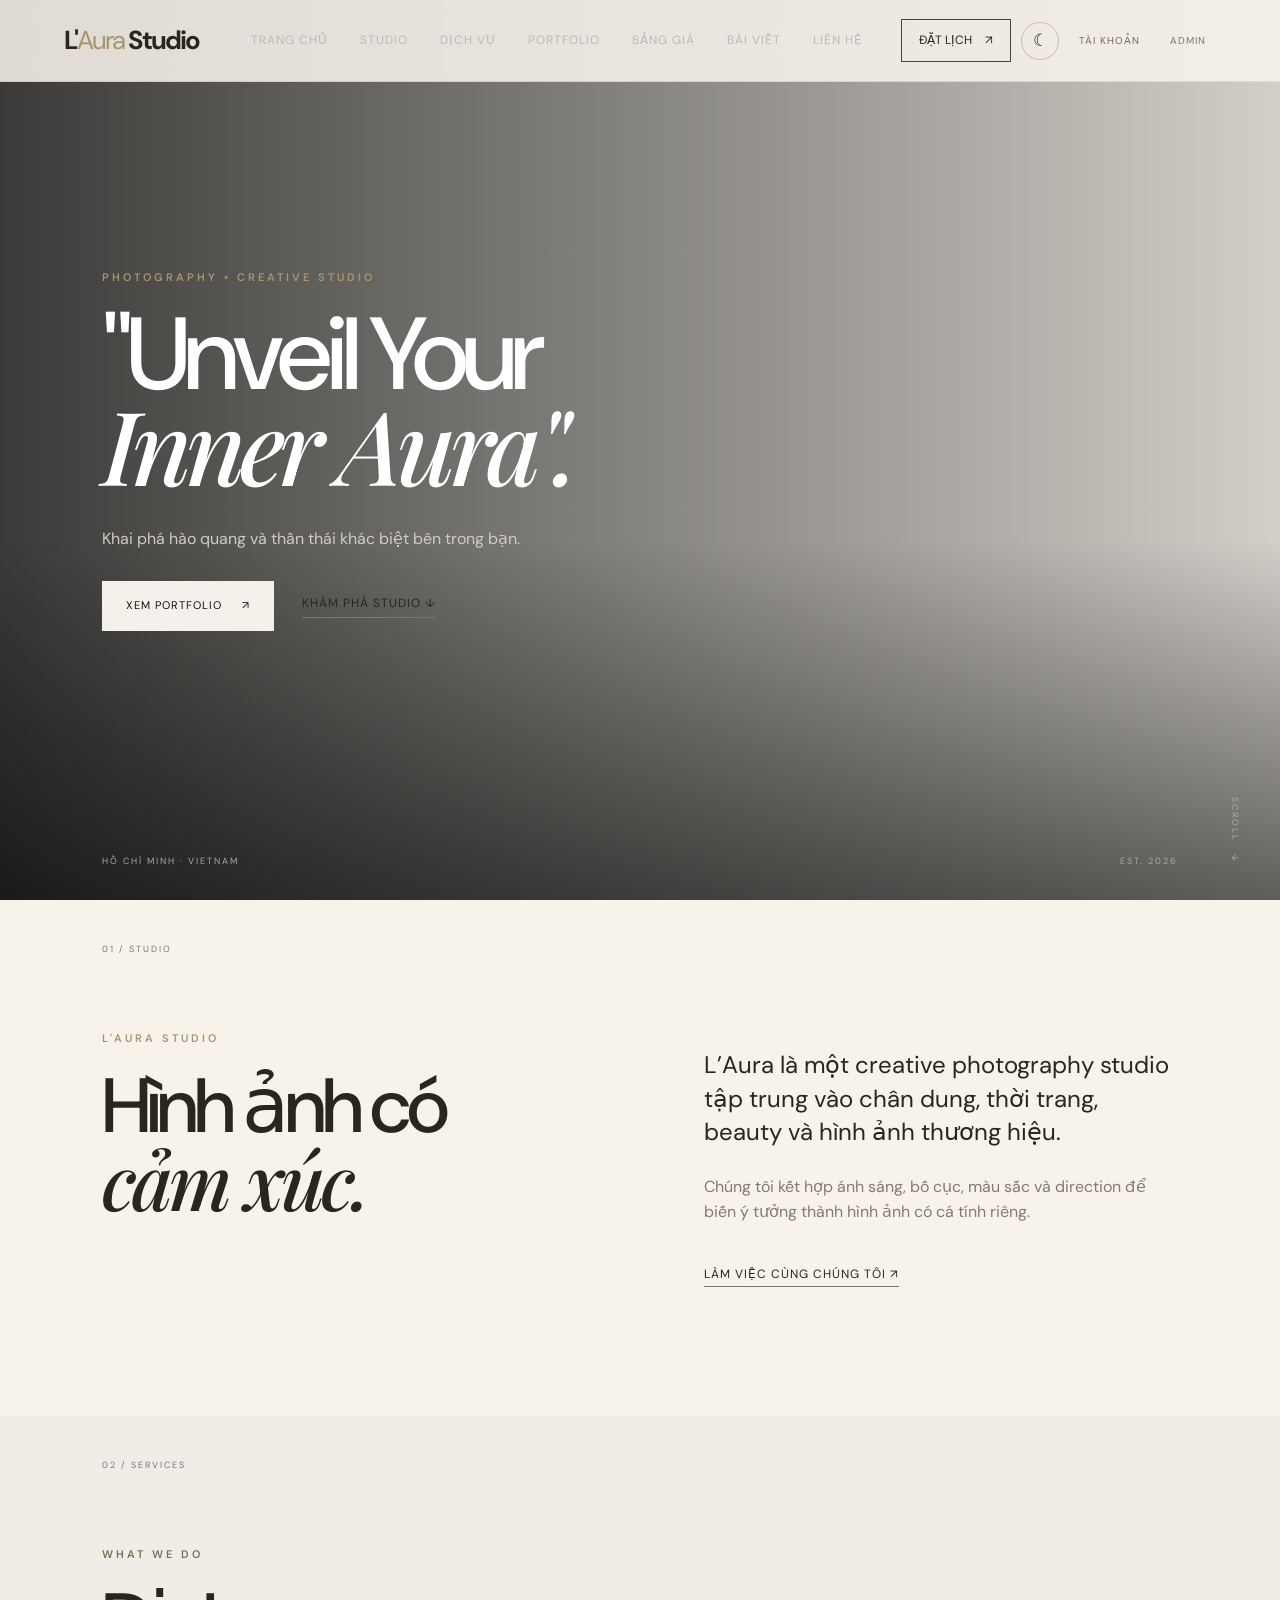
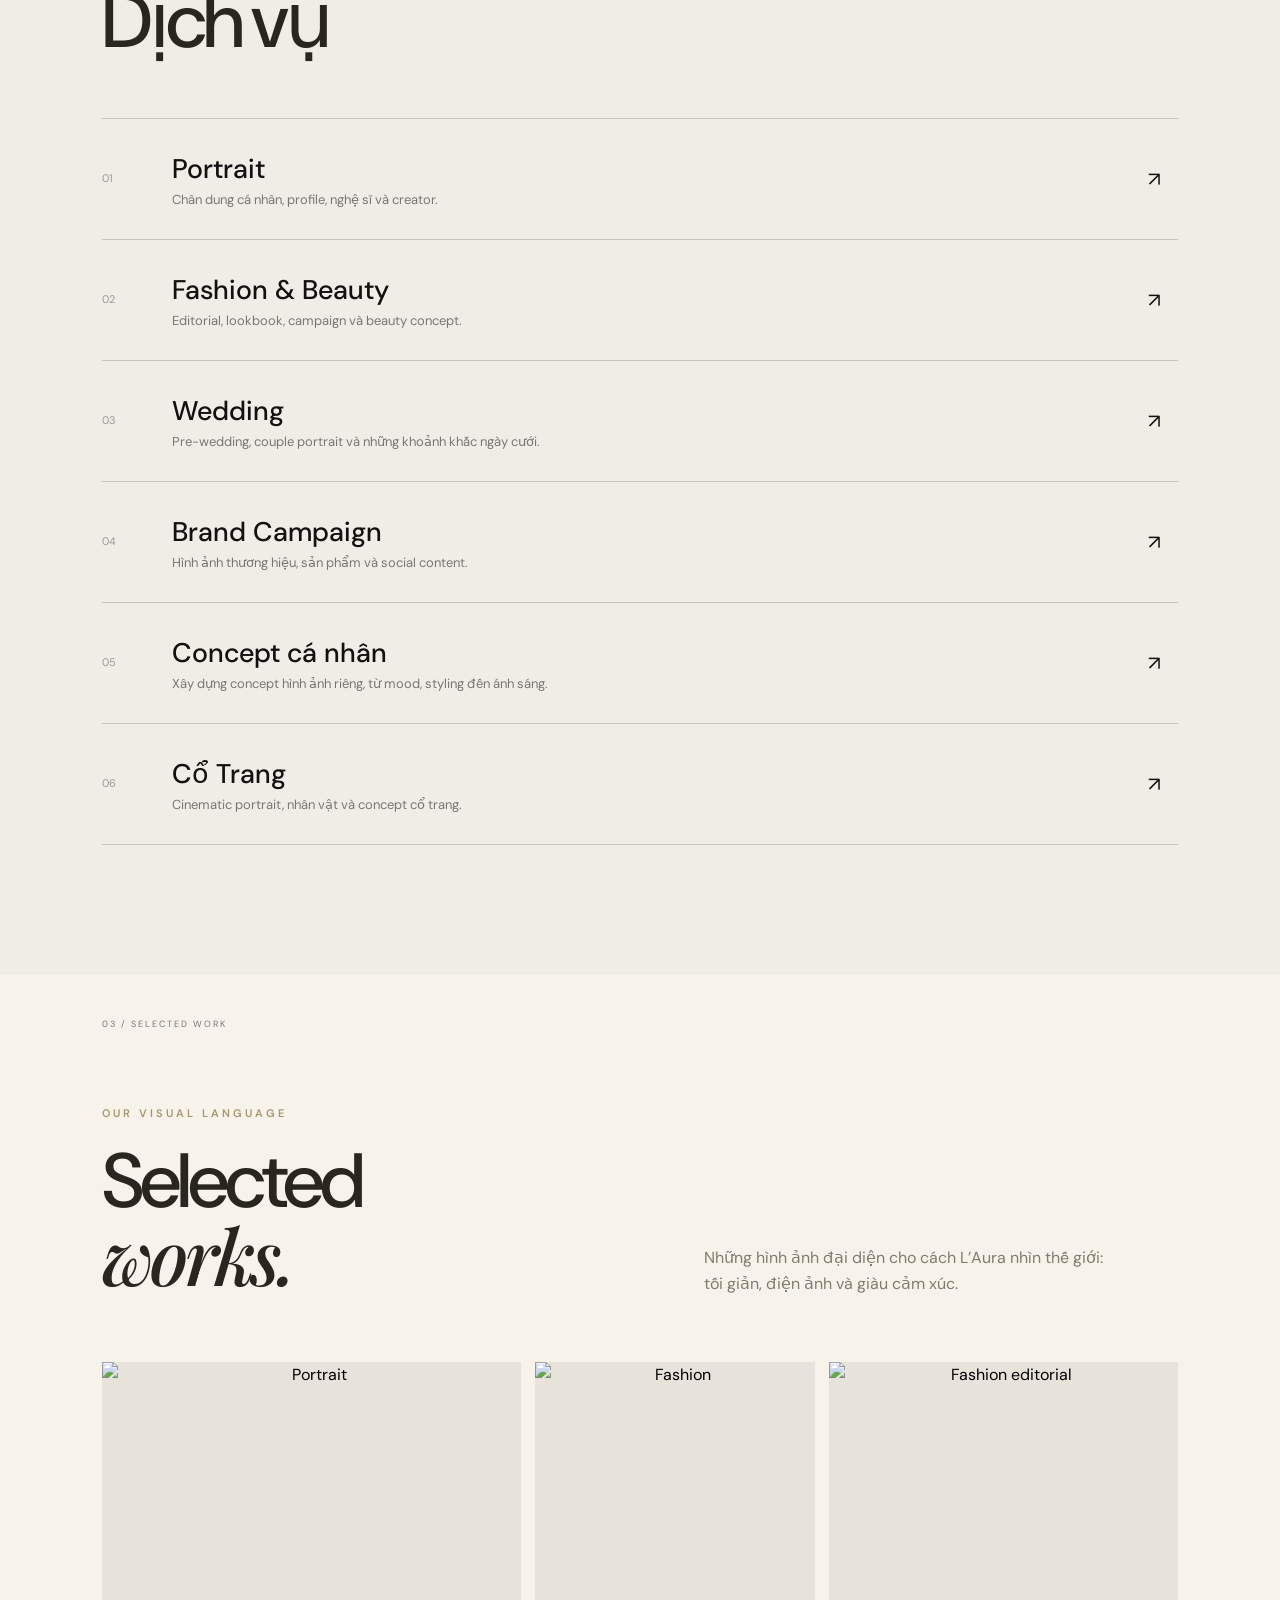
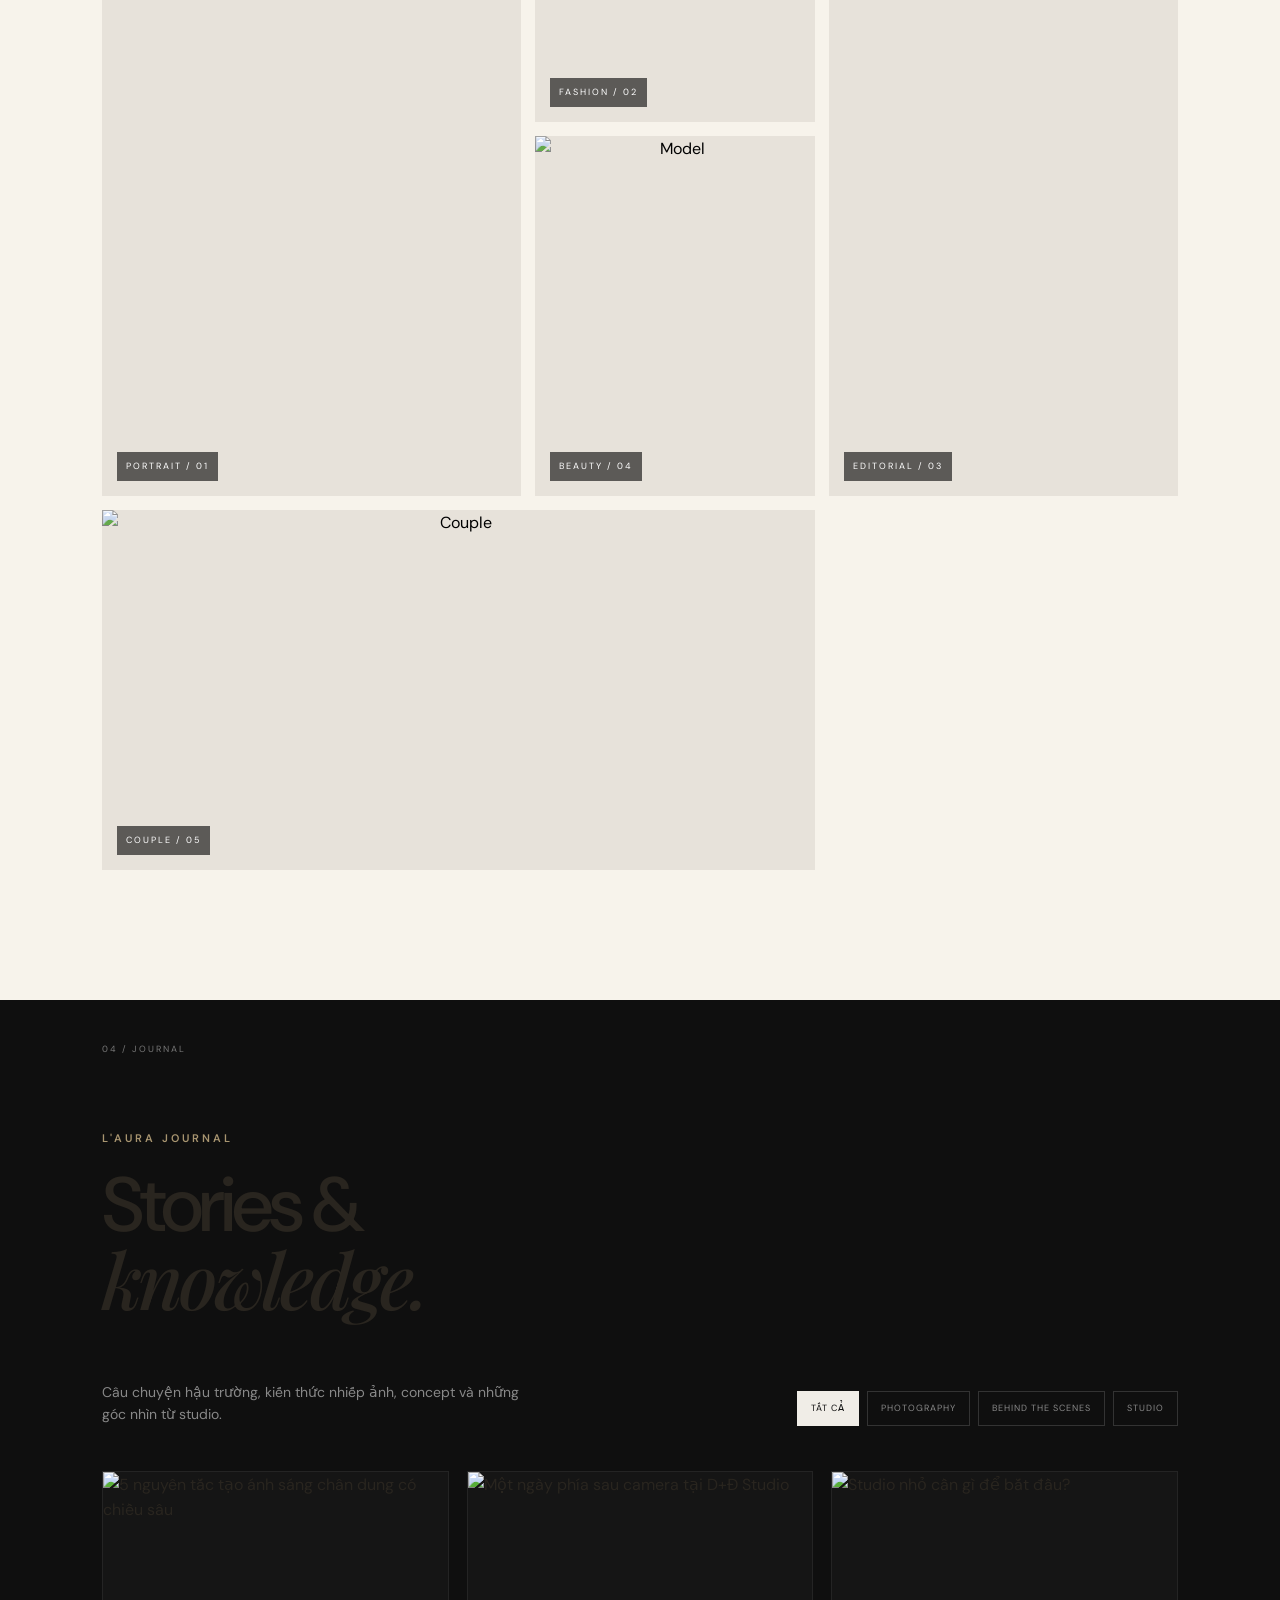
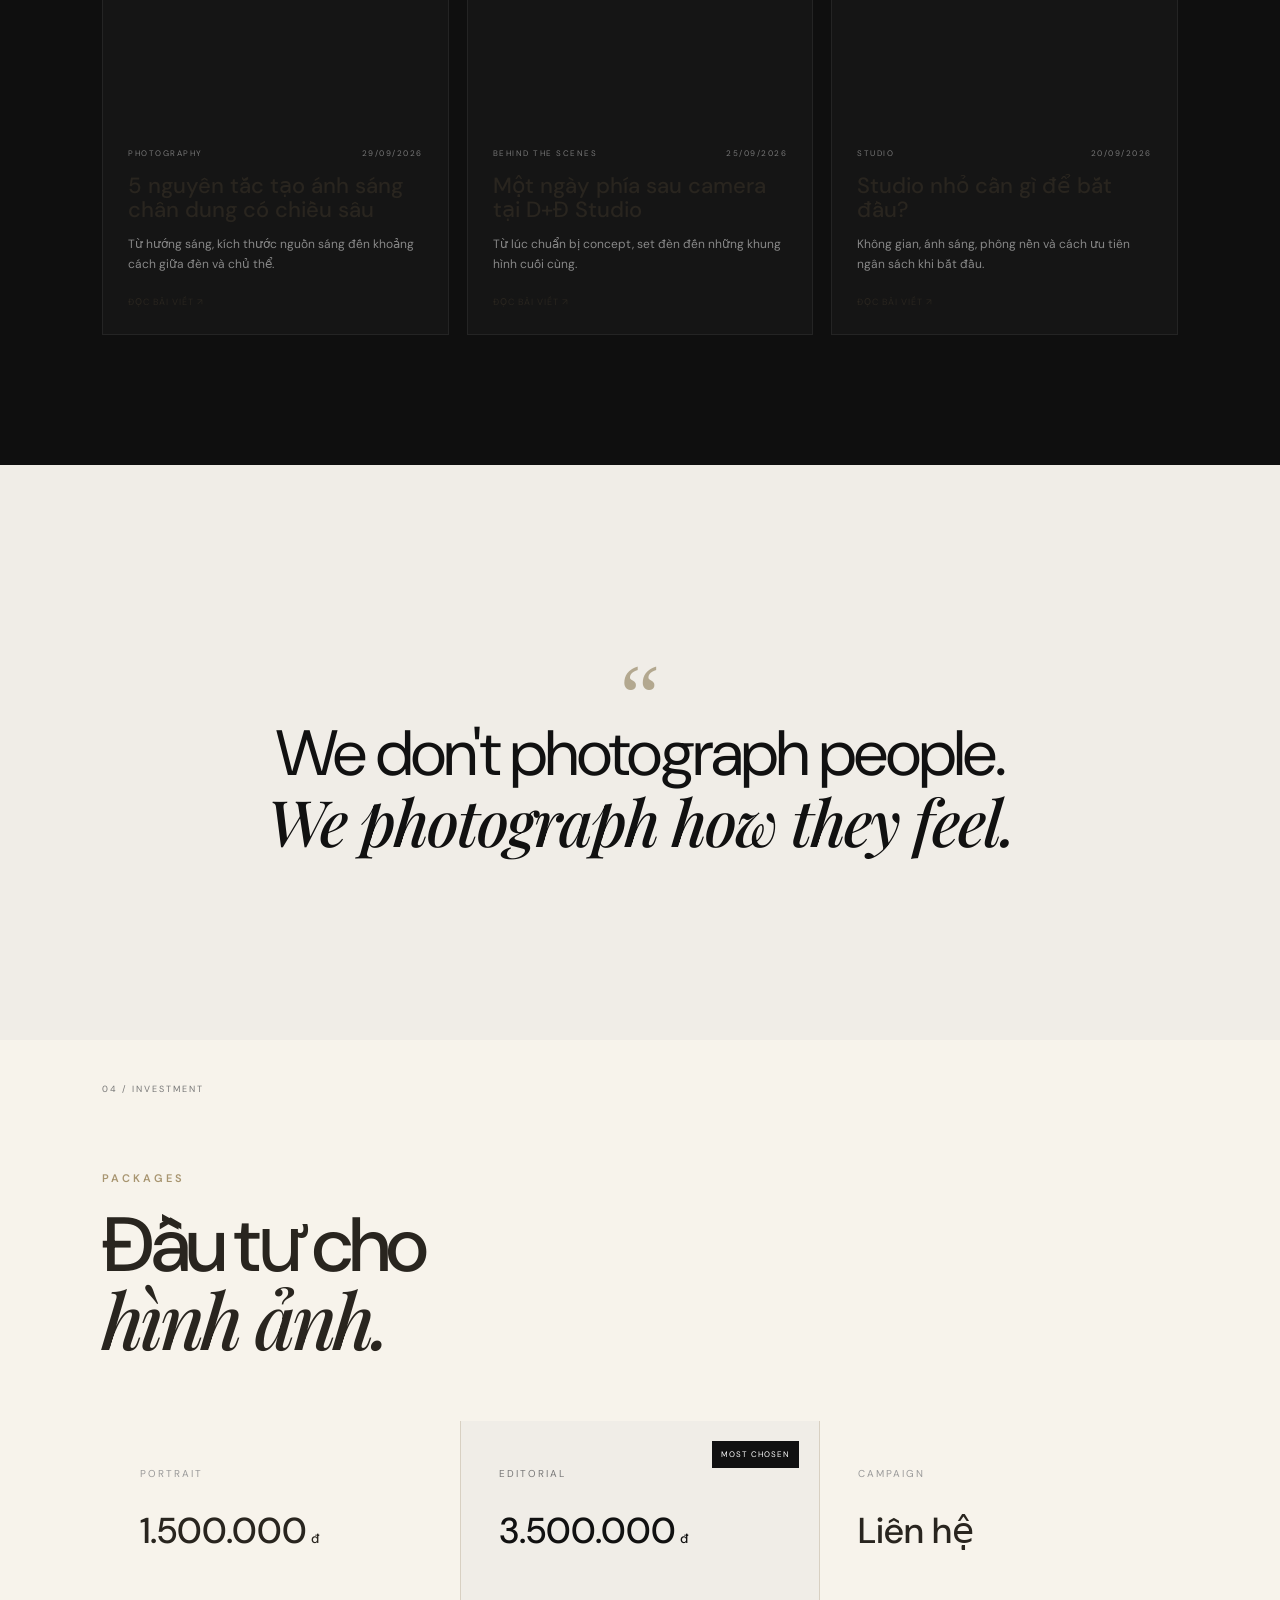
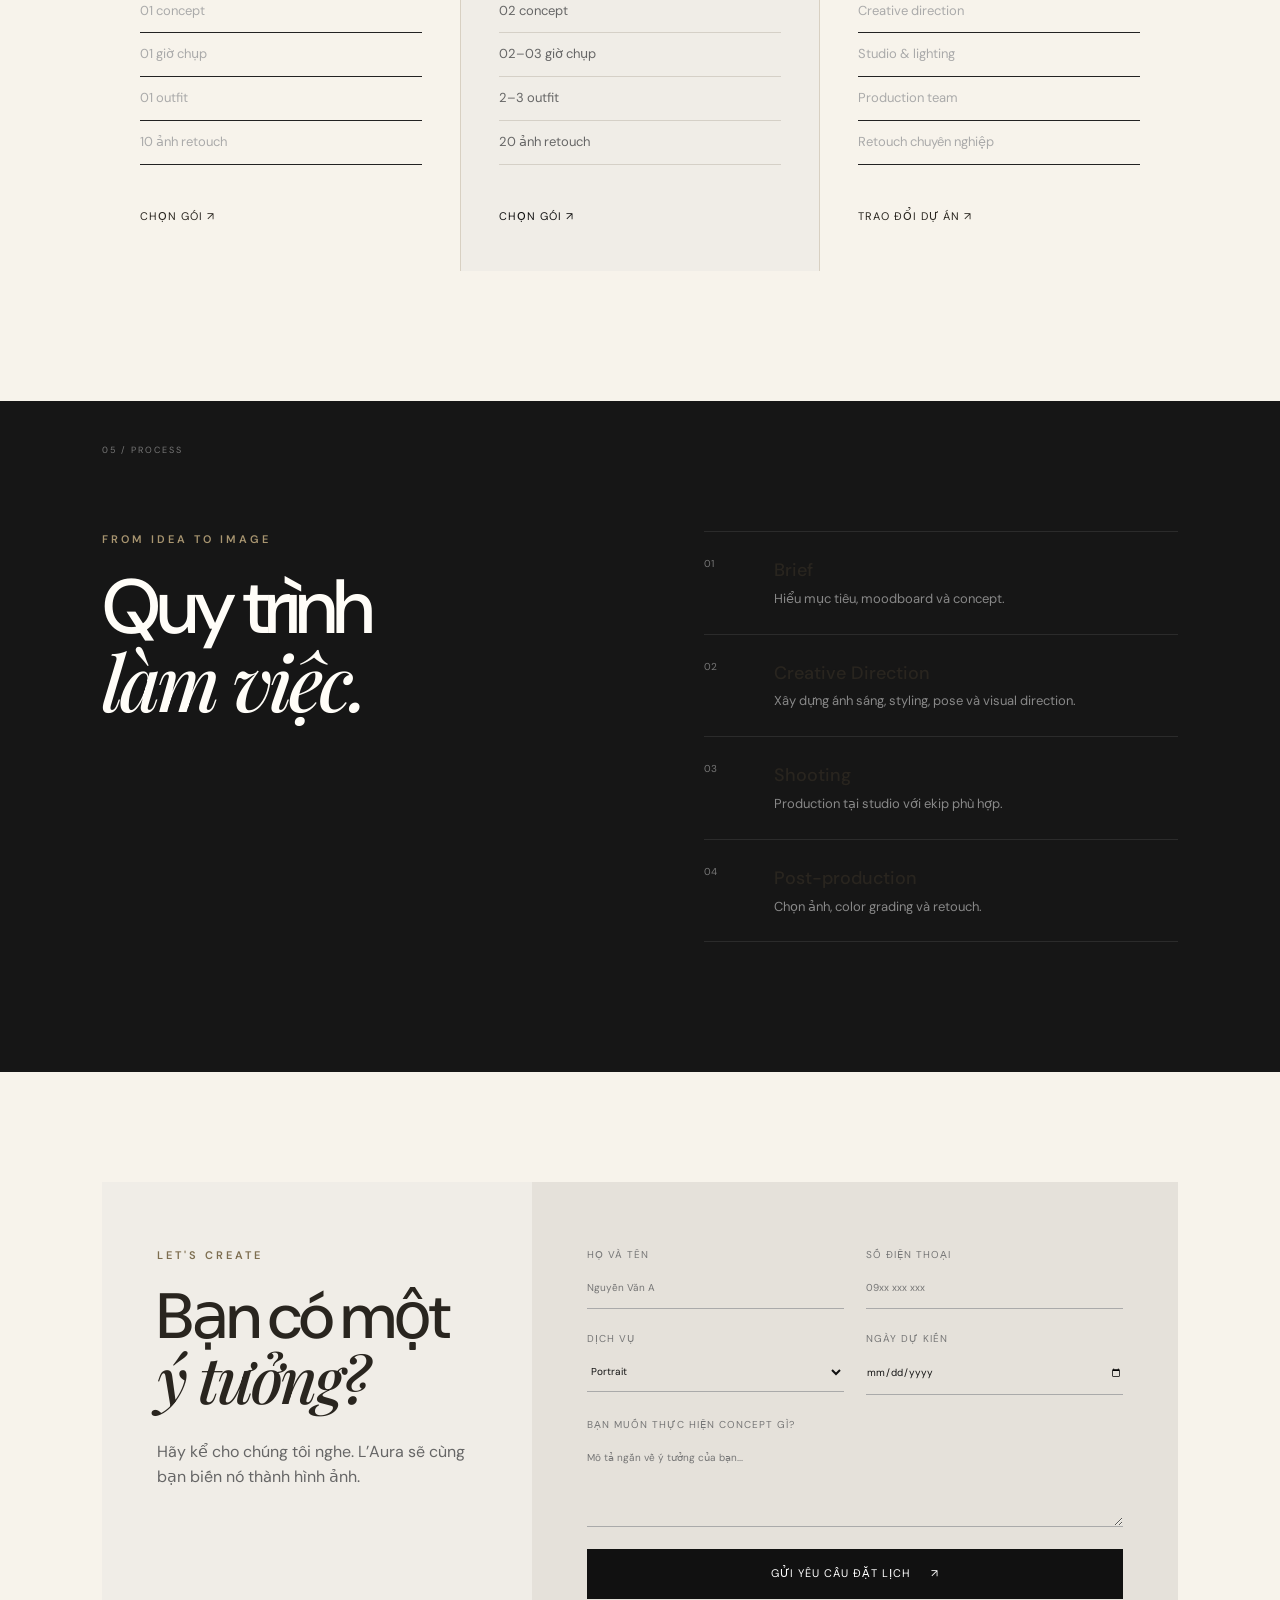
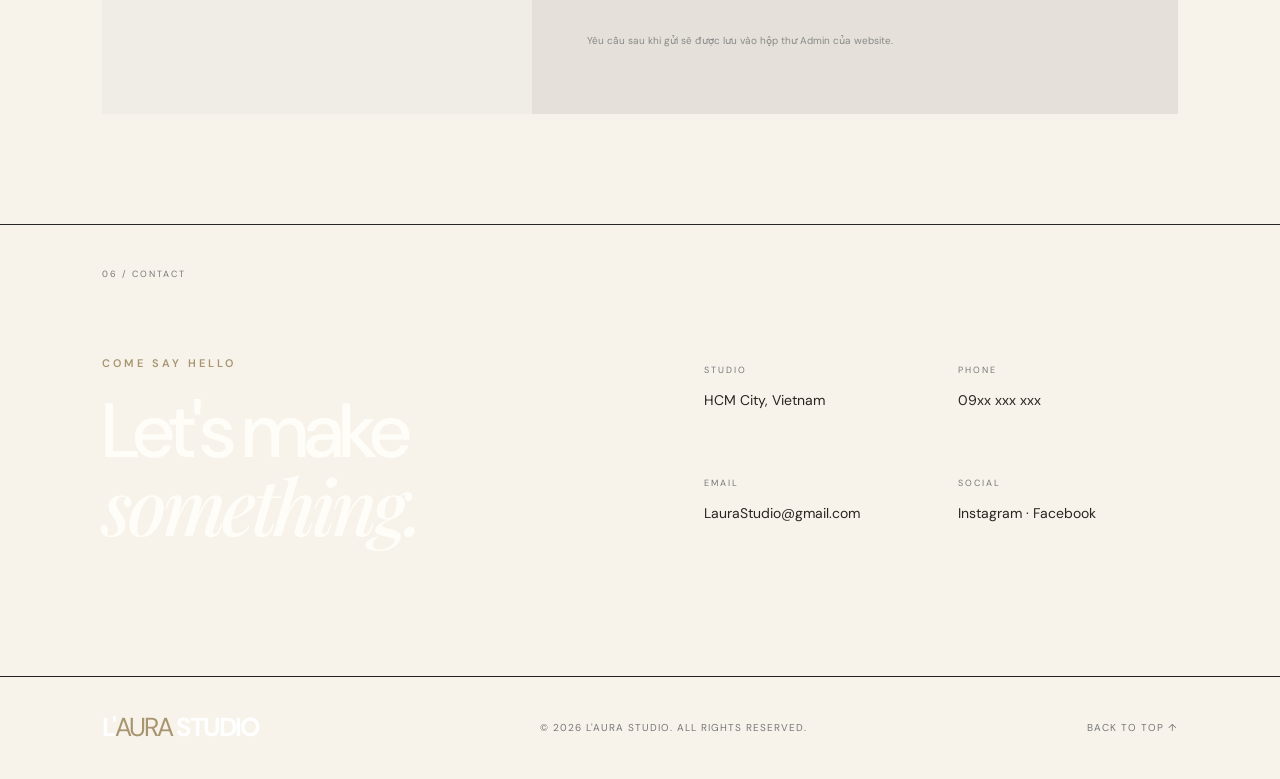
==== commit 847132fa: "upload" ====
--- a/index.html
+++ b/index.html
@@ -3,7 +3,23 @@
 <head>
   <meta charset="UTF-8">
   <meta name="viewport" content="width=device-width, initial-scale=1.0">
-  <meta name="description" content="D+Đ Studio - Photography Studio hiện đại, tối giản và nghệ thuật.">
+  <meta name="description" content="L'Aura Studio — Creative photography studio tại Việt Nam chuyên portrait, fashion, beauty, wedding và brand campaign.">
+  <meta name="robots" content="index,follow">
+  <meta name="theme-color" content="#f7f3eb">
+  <script>
+    (() => {
+      try {
+        const saved = localStorage.getItem("lauraTheme");
+        const dark = saved === "dark" || (!saved && window.matchMedia("(prefers-color-scheme: dark)").matches);
+        document.documentElement.dataset.theme = dark ? "dark" : "light";
+      } catch (_) {
+        document.documentElement.dataset.theme = "light";
+      }
+    })();
+  </script>
+  <meta property="og:title" content="L'Aura Studio — Photography">
+  <meta property="og:description" content="Portrait · Fashion · Beauty · Wedding · Brand Campaign">
+  <meta property="og:type" content="website">
   <title>L'Aura Studio — Photography</title>
   <link rel="preconnect" href="https://fonts.googleapis.com">
   <link rel="preconnect" href="https://fonts.gstatic.com" crossorigin>
@@ -13,6 +29,7 @@
 </head>
 
 <body>
+  <a class="skip-link" href="#home">Bỏ qua đến nội dung chính</a>
   
   <div class="cursor"></div>
 
@@ -34,6 +51,10 @@
     Đặt lịch <span>↗</span>
   </a>
 
+  <button type="button" class="theme-toggle" id="themeToggle" aria-label="Chuyển sang chế độ tối" title="Đổi giao diện sáng/tối">
+    <span class="theme-toggle-icon" id="themeIcon" aria-hidden="true">☾</span>
+  </button>
+
   
 <div class="account-modal" id="accountModal">
 
@@ -185,13 +206,15 @@
 
 </div>
 
-  <button class="account-btn" id="accountOpen">
+  <button type="button" class="account-btn" id="accountOpen" aria-label="Mở tài khoản">
     Tài khoản
   </button>
 
-  <button class="admin-link" id="adminOpen">
+  <button type="button" class="admin-link" id="adminOpen" aria-label="Mở trang quản trị">
     Admin
   </button>
+
+  
 
 </div>
 
@@ -225,7 +248,7 @@
           <h2>Hình ảnh có<br><em>cảm xúc.</em></h2>
         </div>
         <div class="intro-copy">
-          <p class="lead">D+Đ là một creative photography studio tập trung vào chân dung, thời trang, beauty và hình ảnh thương hiệu.</p>
+          <p class="lead">L’Aura là một creative photography studio tập trung vào chân dung, thời trang, beauty và hình ảnh thương hiệu.</p>
           <p>Chúng tôi kết hợp ánh sáng, bố cục, màu sắc và direction để biến ý tưởng thành hình ảnh có cá tính riêng.</p>
           <a href="#contact" class="underline-link">Làm việc cùng chúng tôi ↗</a>
         </div>
@@ -261,7 +284,6 @@
           <b>↗</b>
         </a>
         <a class="service-item reveal" href="service-concept.html">
-<a class="service-item reveal" href="service-concept.html">
   <span>05</span>
   <div>
     <h3>Concept cá nhân</h3>
@@ -297,7 +319,7 @@
           <p class="eyebrow">OUR VISUAL LANGUAGE</p>
           <h2>Selected<br><em>works.</em></h2>
         </div>
-        <p>Những hình ảnh đại diện cho cách D+Đ nhìn thế giới: tối giản, điện ảnh và giàu cảm xúc.</p>
+        <p>Những hình ảnh đại diện cho cách L’Aura nhìn thế giới: tối giản, điện ảnh và giàu cảm xúc.</p>
       </div>
 
       <div class="gallery">
@@ -328,7 +350,7 @@
     <section class="blog section" id="blog">
       <div class="section-label">04 / JOURNAL</div>
       <div class="section-heading">
-        <p class="eyebrow">D+Đ JOURNAL</p>
+        <p class="eyebrow">L'AURA JOURNAL</p>
         <h2>Stories &<br><em>knowledge.</em></h2>
       </div>
       <div class="blog-toolbar">
@@ -394,7 +416,7 @@
         <div>
           <p class="eyebrow">LET'S CREATE</p>
           <h2>Bạn có một<br><em>ý tưởng?</em></h2>
-          <p class="booking-copy">Hãy kể cho chúng tôi nghe. D+Đ sẽ cùng bạn biến nó thành hình ảnh.</p>
+          <p class="booking-copy">Hãy kể cho chúng tôi nghe. L’Aura sẽ cùng bạn biến nó thành hình ảnh.</p>
         </div>
 
         <form id="bookingForm" class="booking-form">
@@ -423,10 +445,8 @@
           <div><span>PHONE</span><p>09xx xxx xxx</p></div>
           <div><span>EMAIL</span><p>LauraStudio@gmail.com</p></div>
           <div><span>SOCIAL</span><p>
-            <a href="https://www.instagram.com/_bachnien_/" class="btn-link">Instagram</a><p>   
-            <a href="https://www.facebook.com/profile.php?id=61579669186355&locale=vi_VN" class="btn-link">Facebook</a><p>
-
-          </p>
+            <a href="https://www.instagram.com/_bachnien_/" class="btn-link" target="_blank" rel="noopener noreferrer">Instagram</a> ·
+            <a href="https://www.facebook.com/profile.php?id=61579669186355&locale=vi_VN" class="btn-link" target="_blank" rel="noopener noreferrer">Facebook</a>
           </div>
         </div>
       </div>
@@ -434,8 +454,8 @@
   </main>
 
   <footer>
-    <div class="logo">D<span>+</span>Đ</div>
-    <p>© <span id="year"></span> D+Đ Studio. All rights reserved.</p>
+    <div class="logo">L'<span>Aura</span> Studio</div>
+    <p>© <span id="year"></span> L'Aura Studio. All rights reserved.</p>
     <a href="#home">Back to top ↑</a>
   </footer>
 
@@ -444,7 +464,7 @@
     <div class="admin-panel">
       <button class="admin-close" id="adminClose">×</button>
       <div class="admin-login" id="adminLogin">
-        <p class="eyebrow">D+Đ CMS</p>
+        <p class="eyebrow">L'AURA CMS</p>
         <h2>Admin<br><em>Dashboard.</em></h2>
         <p class="admin-muted">Đăng nhập để quản lý bài viết.</p>
         <form id="adminLoginForm">
@@ -453,12 +473,13 @@
           <button class="btn btn-dark" type="submit">Đăng nhập <span>↗</span></button>
           <p class="admin-error" id="adminError"></p>
         </form>
-        <small>Demo: admin@studio.com / 123456</small>
+        
       </div>
 
       <div class="admin-dashboard" id="adminDashboard" hidden>
+        
         <div class="admin-top">
-          <div><p class="eyebrow">D+Đ CMS</p><h2>Quản lý <em>bài viết.</em></h2></div>
+          <div><p class="eyebrow">L'AURA CMS</p><h2>Quản lý <em>bài viết.</em></h2></div>
           <button class="admin-logout" id="adminLogout">Đăng xuất</button>
         </div>
 
@@ -466,6 +487,10 @@
           <button class="admin-tab active" data-admin-tab="posts">Bài viết</button>
           <button class="admin-tab" data-admin-tab="new">+ Viết bài</button>
           <button class="admin-tab" data-admin-tab="contacts">Liên hệ</button>
+          <button class="admin-tab" data-admin-tab="portfolio">
+  Portfolio
+</button>
+          <button class="admin-tab" data-admin-tab="comments">Bình luận</button>
         </div>
 
         <div class="admin-tab-content active" id="adminPostsTab">
@@ -500,6 +525,37 @@
             </div>
           </form>
         </div>
+
+        <div class="admin-tab-content" id="adminPortfolioTab">
+          <div class="admin-section-head">
+            <div><p class="eyebrow">VISUAL CMS</p><h3>Quản lý Portfolio</h3><p>Thêm, sửa, xóa và sắp xếp hình ảnh hiển thị.</p></div>
+            <button type="button" class="btn btn-dark" id="addPortfolioBtn">+ Thêm ảnh</button>
+          </div>
+          <div class="admin-stats"><div><span id="portfolioCount">0</span><small>Hình ảnh</small></div><div><span id="portfolioPageCount">0</span><small>Trang chính</small></div></div>
+          <div id="portfolioAdminList" class="portfolio-admin-list"></div>
+          <form id="portfolioAdminForm" class="post-form portfolio-form" hidden>
+            <input type="hidden" id="portfolioEditId">
+            <div class="form-two"><label>Tên ảnh<input id="portfolioTitle" required placeholder="Editorial Portrait"></label><label>Danh mục<input id="portfolioCategory" required placeholder="Portrait"></label></div>
+            <div class="form-two"><label>Trang hiển thị<select id="portfolioPage"><option value="portfolio">Portfolio chính</option><option value="concept">Concept cá nhân</option><option value="costume">Cổ trang</option><option value="portrait">Portrait</option><option value="fashion">Fashion & Beauty</option><option value="wedding">Wedding</option><option value="brand">Brand Campaign</option></select></label><label>Bố cục<select id="portfolioLayout"><option value="normal">Normal</option><option value="large">Large</option><option value="tall">Tall</option><option value="wide">Wide</option></select></label></div>
+            <label>URL hình ảnh<input type="url" id="portfolioImage" required placeholder="https://..."></label>
+            <div id="portfolioImagePreview" class="portfolio-image-preview" hidden><img id="portfolioPreviewImg" alt="Xem trước ảnh portfolio"></div>
+            <div class="post-form-actions"><button type="submit" class="btn btn-dark">Lưu ảnh ↗</button><button type="button" class="admin-secondary" id="cancelPortfolioBtn">Hủy</button></div>
+          </form>
+        </div>
+
+        <div class="admin-tab-content" id="adminCommentsTab">
+          <div class="admin-section-head">
+            <div>
+              <p class="eyebrow">COMMUNITY</p>
+              <h3>Quản lý bình luận</h3>
+              <p>Admin có thể xem và xóa mọi bình luận. Người dùng chỉ có thể xóa bình luận do chính họ đăng.</p>
+            </div>
+          </div>
+          <div class="admin-stats">
+            <div><span id="adminCommentCount">0</span><small>Bình luận</small></div>
+          </div>
+          <div id="adminCommentList" class="admin-comment-list"></div>
+        </div>
       </div>
     </div>
   </div>
--- a/style.css
+++ b/style.css
@@ -3,7 +3,7 @@
   --bg:#f7f3eb;
   --surface:#fffdf8;
   --surface-2:#eee8dc;
-  --text:#cfb286ac;
+  --text:#29251f;
   --muted:#817b70;
   --line:#d8d0c2;
   --accent:#a89570;
@@ -685,3 +685,46 @@
   color: #8a7651;
   background: transparent;
 }
+
+/* =========================================================
+   2026 PREMIUM UPGRADE — L'AURA STUDIO
+========================================================= */
+:root{--shadow:0 24px 70px rgba(41,37,31,.12);--radius:2px}
+::selection{background:#29251f;color:#fffdf8}.skip-link{position:fixed;left:16px;top:-60px;z-index:9999;background:#29251f;color:#fff;padding:12px 16px}.skip-link:focus{top:16px}
+:focus-visible{outline:2px solid #a89570;outline-offset:4px}.header.scrolled{box-shadow:0 8px 30px rgba(41,37,31,.06)}
+.hero-content,.hero-meta,.scroll-down{z-index:2}.hero h1{color:#fff}.section h2,.portfolio-head h2,.process h2,.contact h2{color:#29251f}.process h2,.contact h2{color:#fffdf8}
+.admin-section-head{display:flex;justify-content:space-between;gap:24px;align-items:flex-start;margin-bottom:25px}.admin-section-head h3{font:500 30px/1.1 "Playfair Display",serif;margin:5px 0}.admin-section-head p{color:#777;font-size:12px}
+.portfolio-admin-list{display:grid;gap:10px}.portfolio-admin-row{display:grid;grid-template-columns:110px 1fr auto;gap:18px;align-items:center;background:#e1ddd5;padding:12px}.portfolio-admin-row img{width:110px;height:82px;object-fit:cover}.portfolio-admin-row h4{font-size:15px}.portfolio-admin-row p{font-size:10px;color:#777;margin-top:5px}.portfolio-form{margin-top:32px;padding:28px;background:#e7e2d9}.portfolio-image-preview{margin-top:4px}.portfolio-image-preview img{width:min(300px,100%);height:190px;object-fit:cover;box-shadow:var(--shadow)}
+.gallery-card{cursor:zoom-in}.gallery-card:focus-visible{outline:3px solid #a89570;outline-offset:3px}.gallery-card img{background:#e8e2d8}.blog-card{transition:transform .3s ease,box-shadow .3s ease}.blog-card:hover{transform:translateY(-4px);box-shadow:var(--shadow)}
+@media(prefers-reduced-motion:reduce){html{scroll-behavior:auto}*,*:before,*:after{animation-duration:.01ms!important;animation-iteration-count:1!important;transition-duration:.01ms!important}}
+@media(max-width:850px){.portfolio-admin-row{grid-template-columns:80px 1fr}.portfolio-admin-row img{width:80px;height:65px}.portfolio-admin-row .admin-row-actions{grid-column:2}.admin-section-head{flex-direction:column}.admin-tabs{overflow-x:auto;white-space:nowrap}}
+@media(max-width:600px){.hero h1{font-size:clamp(48px,16vw,68px)}.hero-actions{align-items:flex-start;flex-direction:column}.booking-form{grid-template-columns:1fr}.booking-form .full{grid-column:auto}.contact-info{grid-template-columns:1fr}.admin-stats{overflow-x:auto}.portfolio-form{padding:18px}}
+
+/* ADMIN COMMENTS */
+.admin-comment-list{display:grid;gap:12px}.admin-comment-row{padding:20px;background:#e8e3da;border:1px solid #d8d0c2}.admin-comment-head{display:flex;justify-content:space-between;align-items:flex-start;gap:20px}.admin-danger{padding:8px 12px;font-size:10px;text-transform:uppercase;letter-spacing:1px;cursor:pointer}.comment-delete{transition:.2s}.comment-delete:hover{color:#6f2e28;text-decoration:underline}@media(max-width:600px){.admin-comment-head{gap:12px}.admin-comment-row{padding:16px}}
+
+/* =========================================================
+   PREMIUM LIGHT / DARK THEME
+   ========================================================= */
+:root{color-scheme:light;--theme-bg:#f7f3eb;--theme-surface:#fffdf8;--theme-surface-2:#eee8dc;--theme-text:#29251f;--theme-muted:#817b70;--theme-line:#d8d0c2}
+html[data-theme="dark"]{color-scheme:dark;--theme-bg:#10100f;--theme-surface:#171715;--theme-surface-2:#20201d;--theme-text:#f3efe7;--theme-muted:#aaa398;--theme-line:#35332f}
+body,.header,.services,.portfolio,.pricing,.booking,.contact,.quote-section,.price-card,.account-panel,.admin-panel,.article-panel,.comment-item,.blog-card,.profile-card,.portfolio-form,.admin-comment-row{transition:background-color .32s ease,color .32s ease,border-color .32s ease,box-shadow .32s ease}
+.theme-toggle{width:38px;height:38px;flex:0 0 38px;display:inline-grid;place-items:center;border:1px solid rgba(80,70,55,.28);border-radius:50%;background:transparent;color:#29251f;cursor:pointer;transition:transform .25s ease,background .25s ease,color .25s ease,border-color .25s ease}
+.theme-toggle:hover{transform:rotate(12deg);background:#29251f;color:#fff}.theme-toggle-icon{font-size:17px;line-height:1}
+html[data-theme="dark"] body{background:#10100f;color:#f3efe7}
+html[data-theme="dark"] .header{background:rgba(16,16,15,.88);border-color:#302f2b}
+html[data-theme="dark"] .logo,html[data-theme="dark"] .nav a:hover,html[data-theme="dark"] .account-btn,html[data-theme="dark"] .admin-link{color:#f3efe7}
+html[data-theme="dark"] .nav a{color:#aaa398}html[data-theme="dark"] .header-btn{color:#f3efe7;border-color:#555149}
+html[data-theme="dark"] .theme-toggle{color:#f3efe7;border-color:#555149}html[data-theme="dark"] .theme-toggle:hover{background:#f3efe7;color:#171715}
+html[data-theme="dark"] .intro,html[data-theme="dark"] .portfolio,html[data-theme="dark"] .pricing,html[data-theme="dark"] .blog,html[data-theme="dark"] .contact{background:#10100f;color:#f3efe7}
+html[data-theme="dark"] .services,html[data-theme="dark"] .quote-section{background:#171715;color:#f3efe7}
+html[data-theme="dark"] .service-list,html[data-theme="dark"] .service-item{border-color:#35332f}html[data-theme="dark"] .service-item p,html[data-theme="dark"] .intro-copy p:not(.lead),html[data-theme="dark"] .portfolio-head>p{color:#aaa398}
+html[data-theme="dark"] .price-grid{background:#35332f}html[data-theme="dark"] .price-card{background:#171715;color:#f3efe7}html[data-theme="dark"] .price-card.featured{background:#24231f;color:#fff}html[data-theme="dark"] .price-card li{border-color:#35332f;color:#aaa398}
+html[data-theme="dark"] .booking{background:#10100f}html[data-theme="dark"] .booking-box{background:#171715;color:#f3efe7}html[data-theme="dark"] .booking-form{background:#20201d}html[data-theme="dark"] .booking-form input,html[data-theme="dark"] .booking-form select,html[data-theme="dark"] .booking-form textarea{color:#f3efe7;border-color:#555149}html[data-theme="dark"] .booking-form select option{background:#20201d;color:#f3efe7}
+html[data-theme="dark"] .account-panel,html[data-theme="dark"] .article-panel,html[data-theme="dark"] .admin-panel{background:#171715;color:#f3efe7}html[data-theme="dark"] .account-close,html[data-theme="dark"] .article-close,html[data-theme="dark"] .admin-close{color:#f3efe7}html[data-theme="dark"] .account-view input,html[data-theme="dark"] .admin-panel input,html[data-theme="dark"] .admin-panel textarea,html[data-theme="dark"] .admin-panel select{color:#f3efe7;border-color:#555149;background:transparent}html[data-theme="dark"] .admin-panel select option{background:#20201d;color:#f3efe7}
+html[data-theme="dark"] .profile-card,html[data-theme="dark"] .comment-item,html[data-theme="dark"] .comment-login-message,html[data-theme="dark"] .admin-comment-row,html[data-theme="dark"] .portfolio-form{background:#20201d;border-color:#35332f;color:#f3efe7}html[data-theme="dark"] .comment-body{color:#bbb4a9}html[data-theme="dark"] .comment-form textarea{background:#171715;color:#fff;border-color:#44433e}
+html[data-theme="dark"] .blog-card{background:#171715;color:#f3efe7}html[data-theme="dark"] .blog-card p,html[data-theme="dark"] .blog-card-meta{color:#aaa398}
+html[data-theme="dark"] .admin-tab{color:#aaa398;border-color:#35332f}html[data-theme="dark"] .admin-tab.active{color:#fff;border-color:#f3efe7}html[data-theme="dark"] .admin-post-item,html[data-theme="dark"] .contact-item,html[data-theme="dark"] .portfolio-admin-row{border-color:#35332f;background:#20201d}
+html[data-theme="dark"] footer{background:#0c0c0b;border-color:#2b2b2b}
+@media(max-width:850px){html[data-theme="dark"] .nav{background:#10100f;border-color:#302f2b}.theme-toggle{width:36px;height:36px;flex-basis:36px}}
+@media(prefers-reduced-motion:reduce){body,.header,.services,.portfolio,.pricing,.booking,.contact,.quote-section,.price-card,.account-panel,.admin-panel,.article-panel,.comment-item,.blog-card,.profile-card,.portfolio-form,.admin-comment-row,.theme-toggle{transition:none!important}}
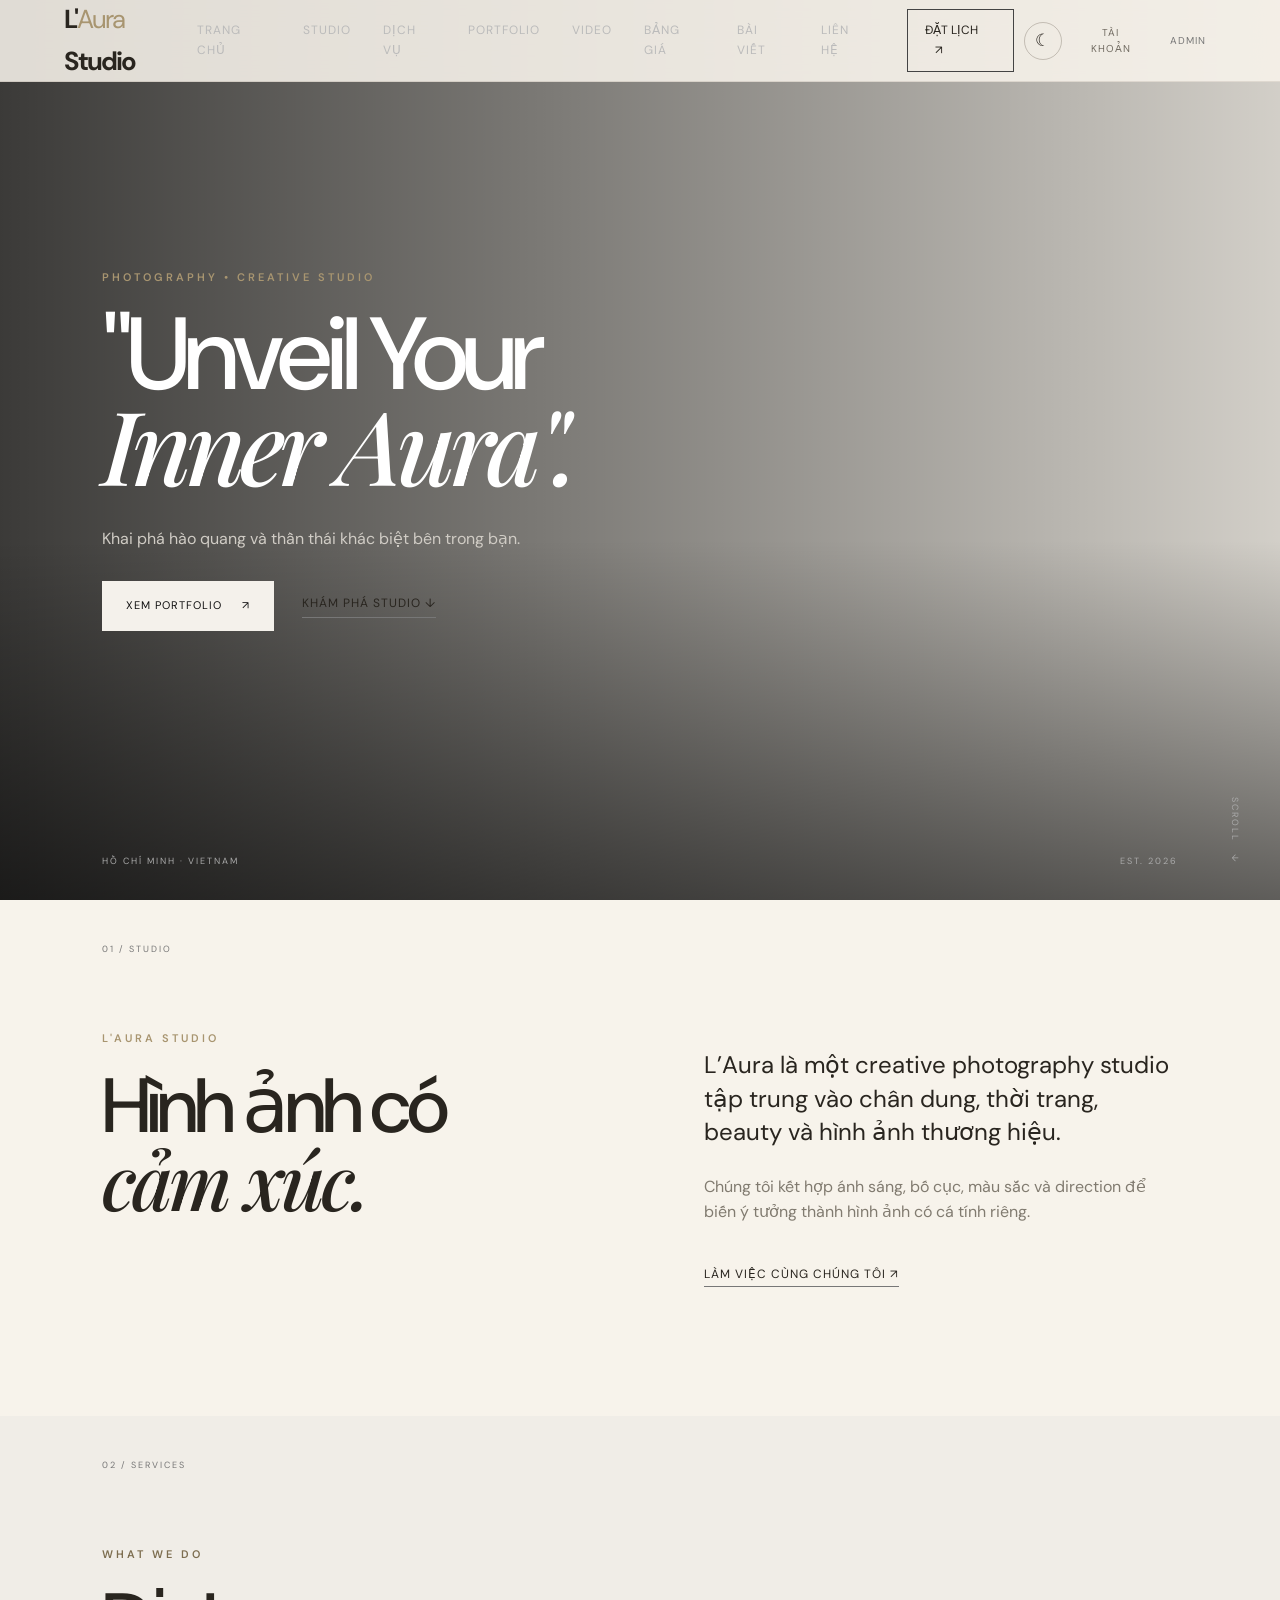
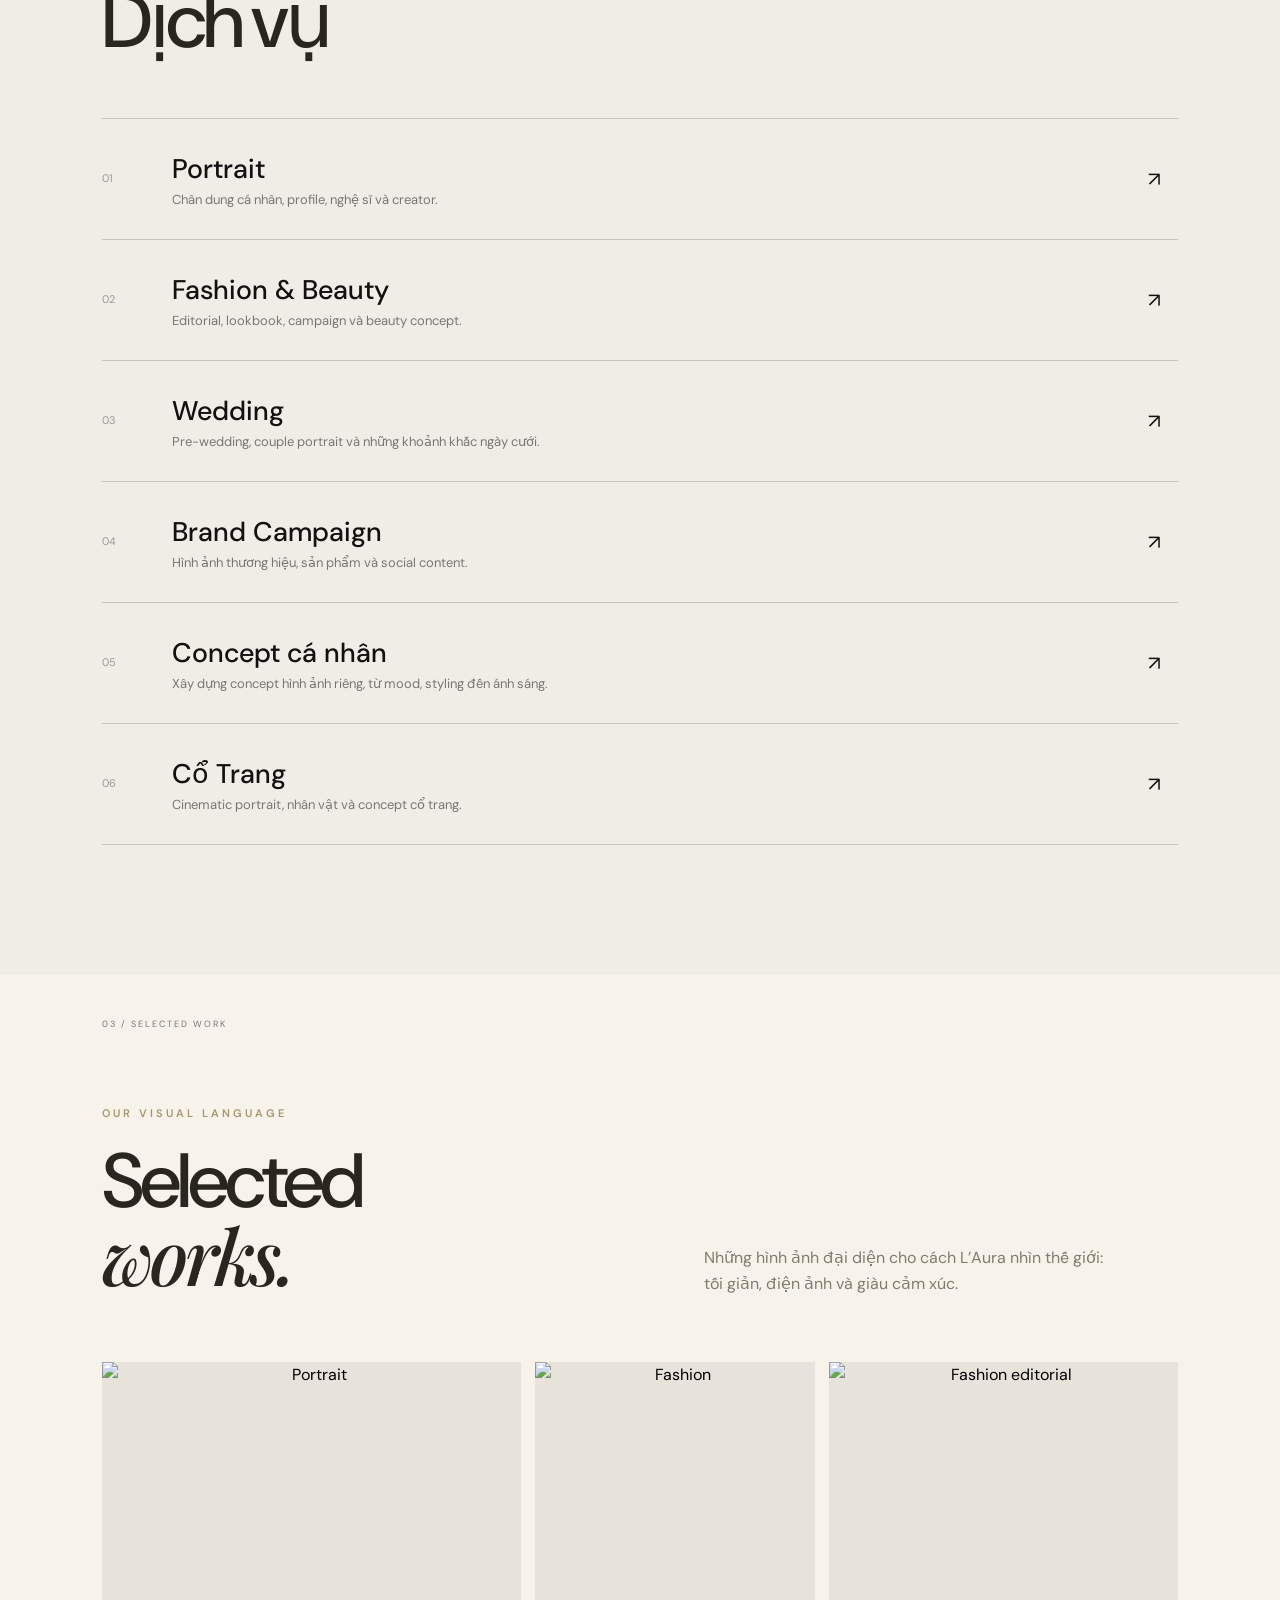
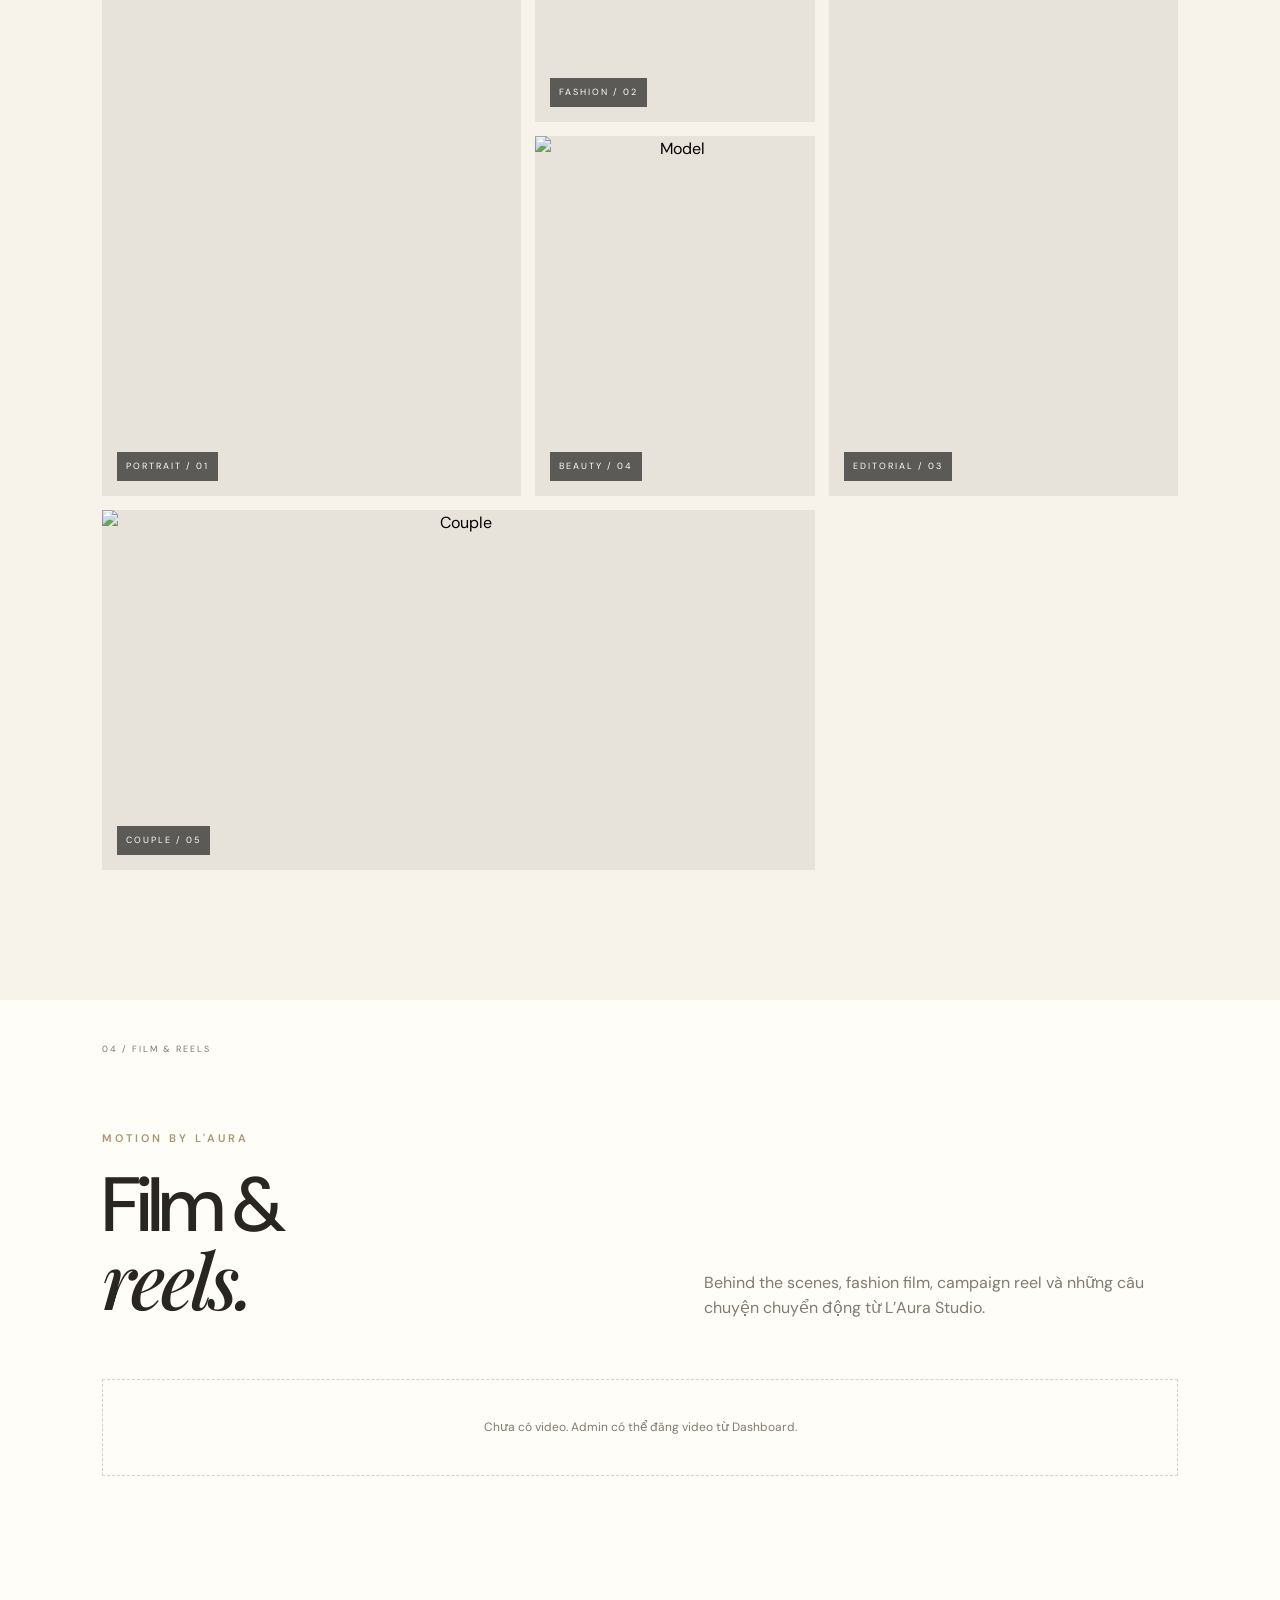
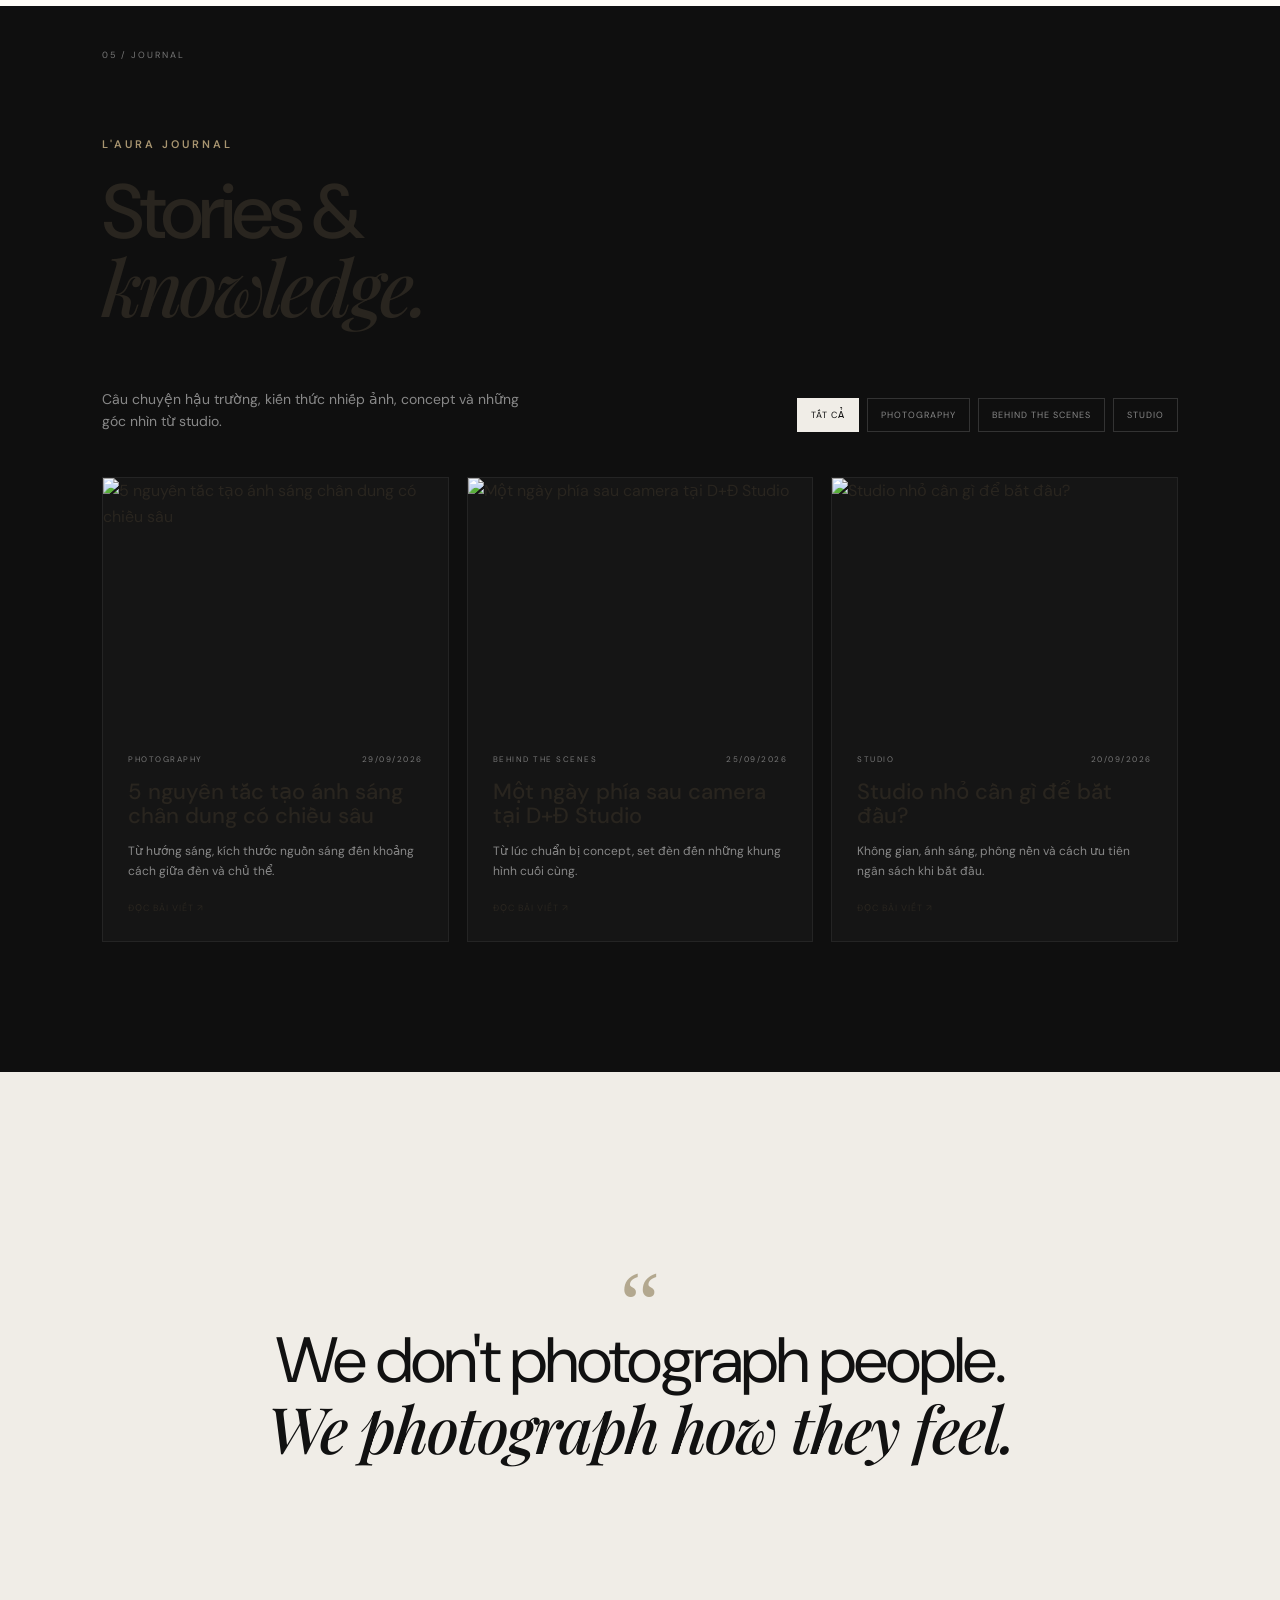
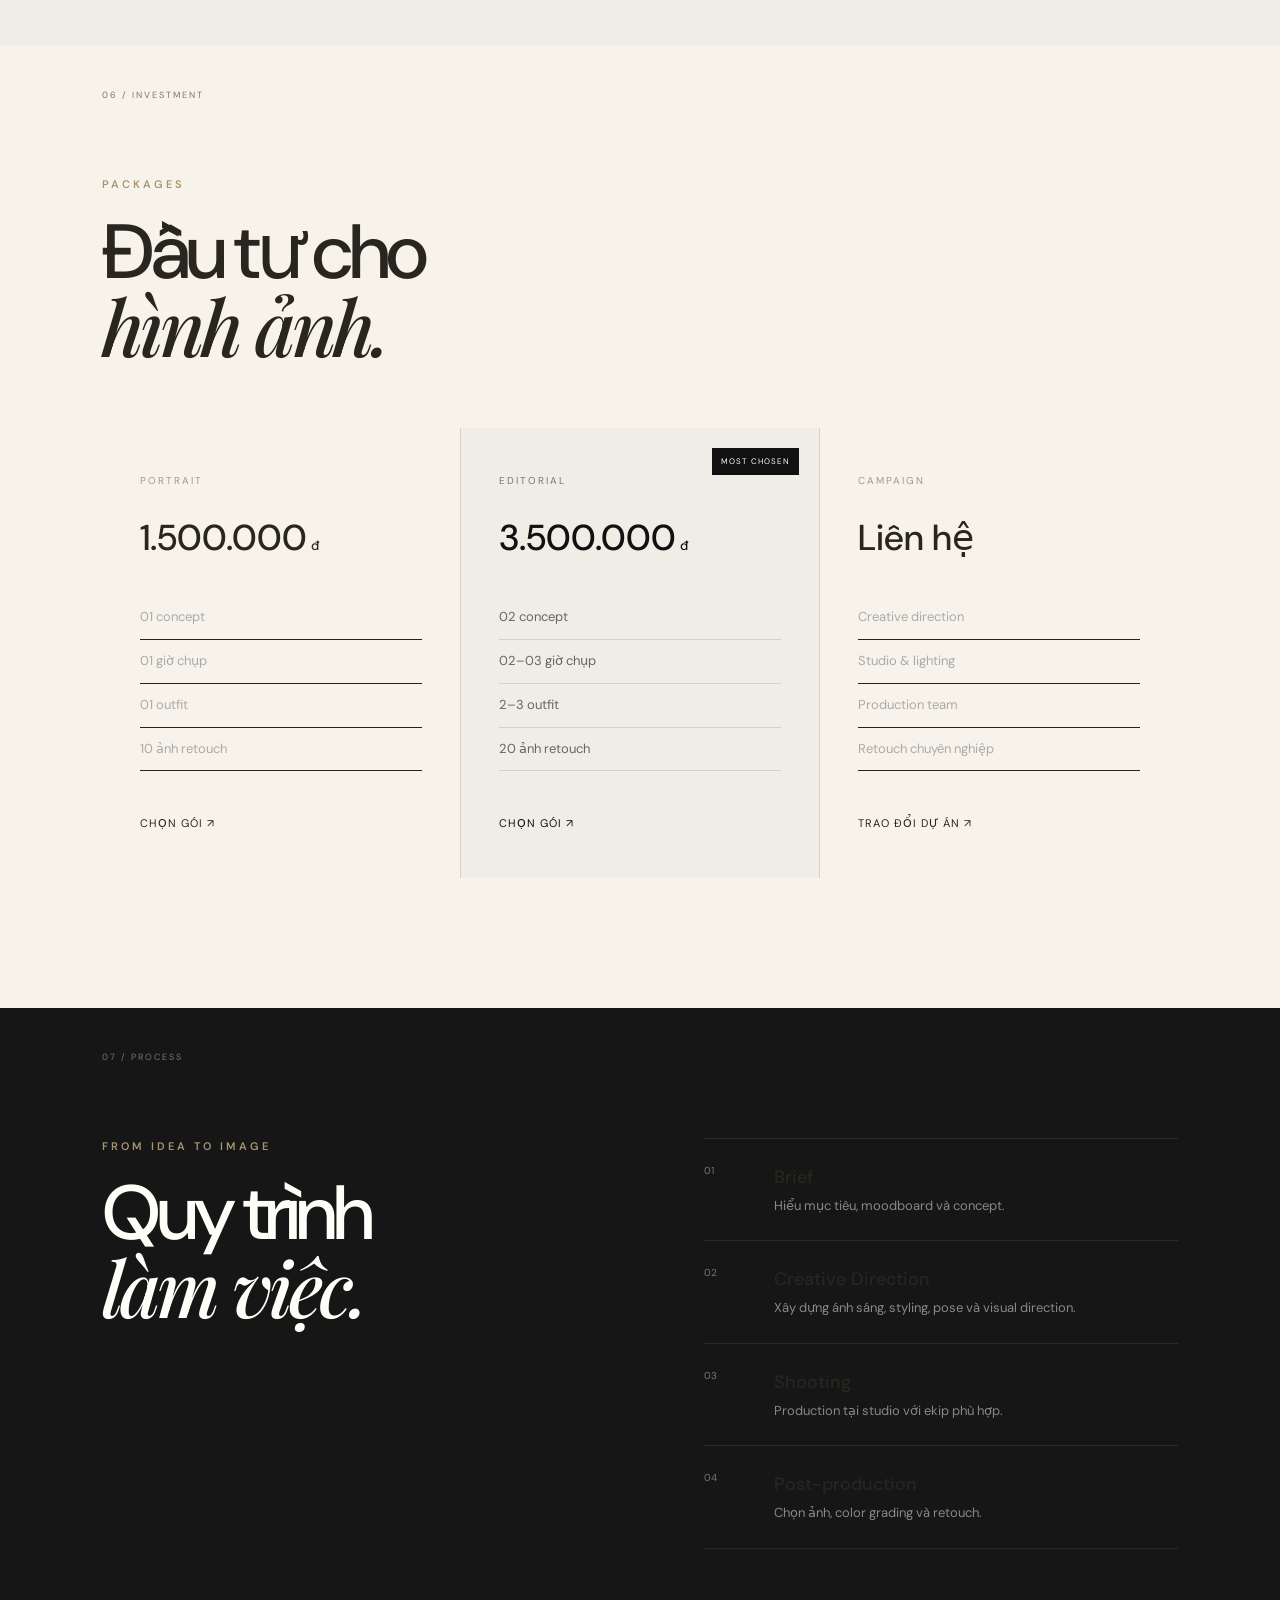
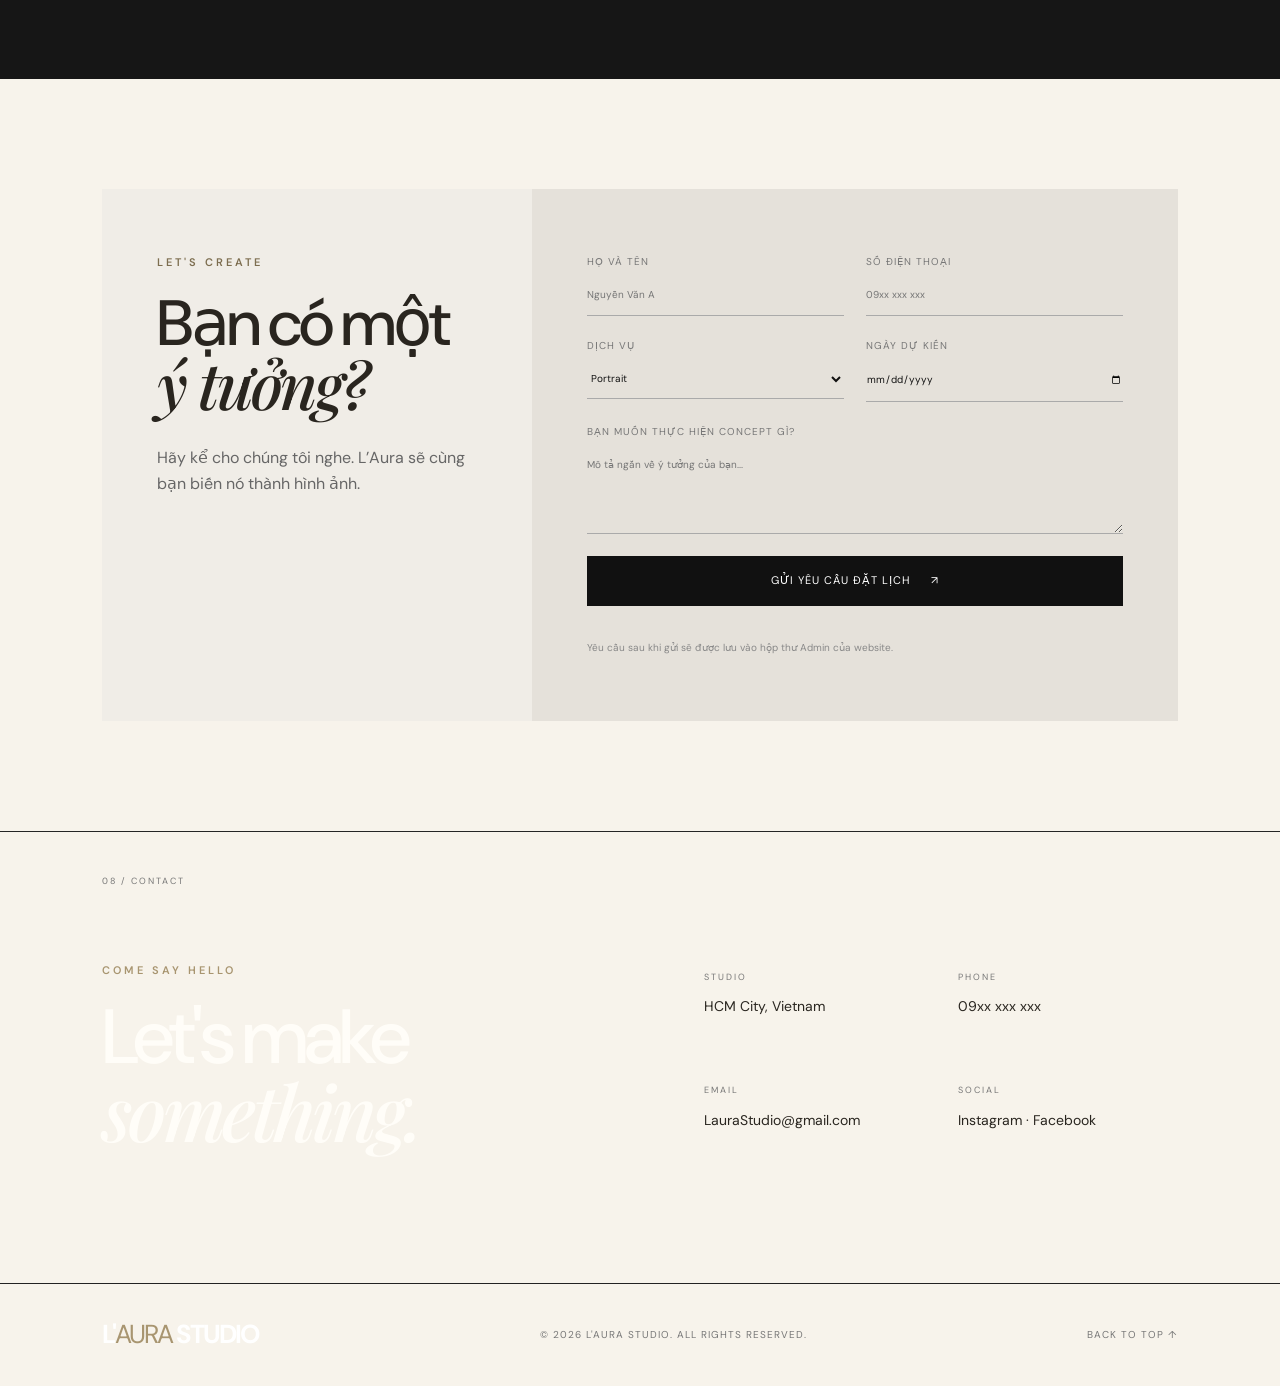
==== commit 5f231c6e: "upload 2.0" ====
--- a/index.html
+++ b/index.html
@@ -12,6 +12,8 @@
         const saved = localStorage.getItem("lauraTheme");
         const dark = saved === "dark" || (!saved && window.matchMedia("(prefers-color-scheme: dark)").matches);
         document.documentElement.dataset.theme = dark ? "dark" : "light";
+        const themeMeta = document.querySelector('meta[name="theme-color"]');
+        if (themeMeta) themeMeta.setAttribute("content", dark ? "#111315" : "#f7f3eb");
       } catch (_) {
         document.documentElement.dataset.theme = "light";
       }
@@ -40,6 +42,7 @@
       <a href="#about">Studio</a>
       <a href="#services">Dịch vụ</a>
       <a href="#portfolio">Portfolio</a>
+      <a href="#video">Video</a>
       <a href="#pricing">Bảng giá</a>
       <a href="#blog">Bài viết</a>
       <a href="#contact">Liên hệ</a>
@@ -347,8 +350,21 @@
     </section>
 
 
+    <section class="video-showcase section" id="video">
+      <div class="section-label">04 / FILM & REELS</div>
+      <div class="video-head">
+        <div>
+          <p class="eyebrow">MOTION BY L'AURA</p>
+          <h2>Film &<br><em>reels.</em></h2>
+        </div>
+        <p>Behind the scenes, fashion film, campaign reel và những câu chuyện chuyển động từ L’Aura Studio.</p>
+      </div>
+      <div class="video-grid" id="videoGrid"></div>
+      <div class="video-empty" id="videoEmpty">Chưa có video. Admin có thể đăng video từ Dashboard.</div>
+    </section>
+
     <section class="blog section" id="blog">
-      <div class="section-label">04 / JOURNAL</div>
+      <div class="section-label">05 / JOURNAL</div>
       <div class="section-heading">
         <p class="eyebrow">L'AURA JOURNAL</p>
         <h2>Stories &<br><em>knowledge.</em></h2>
@@ -372,7 +388,7 @@
     </section>
 
     <section class="pricing section" id="pricing">
-      <div class="section-label">04 / INVESTMENT</div>
+      <div class="section-label">06 / INVESTMENT</div>
       <div class="section-heading">
         <p class="eyebrow">PACKAGES</p>
         <h2>Đầu tư cho<br><em>hình ảnh.</em></h2>
@@ -399,7 +415,7 @@
     </section>
 
     <section class="process section">
-      <div class="section-label">05 / PROCESS</div>
+      <div class="section-label">07 / PROCESS</div>
       <div class="process-grid">
         <div><p class="eyebrow">FROM IDEA TO IMAGE</p><h2>Quy trình<br><em>làm việc.</em></h2></div>
         <div class="steps">
@@ -437,7 +453,7 @@
     </section>
 
     <section class="contact section" id="contact">
-      <div class="section-label">06 / CONTACT</div>
+      <div class="section-label">08 / CONTACT</div>
       <div class="contact-grid">
         <div><p class="eyebrow">COME SAY HELLO</p><h2>Let's make<br><em>something.</em></h2></div>
         <div class="contact-info">
@@ -479,7 +495,7 @@
       <div class="admin-dashboard" id="adminDashboard" hidden>
         
         <div class="admin-top">
-          <div><p class="eyebrow">L'AURA CMS</p><h2>Quản lý <em>bài viết.</em></h2></div>
+          <div><p class="eyebrow">L'AURA CMS</p><h2>Quản lý <em>nội dung.</em></h2></div>
           <button class="admin-logout" id="adminLogout">Đăng xuất</button>
         </div>
 
@@ -487,9 +503,8 @@
           <button class="admin-tab active" data-admin-tab="posts">Bài viết</button>
           <button class="admin-tab" data-admin-tab="new">+ Viết bài</button>
           <button class="admin-tab" data-admin-tab="contacts">Liên hệ</button>
-          <button class="admin-tab" data-admin-tab="portfolio">
-  Portfolio
-</button>
+          <button class="admin-tab" data-admin-tab="portfolio">Portfolio</button>
+          <button class="admin-tab" data-admin-tab="videos">Video</button>
           <button class="admin-tab" data-admin-tab="comments">Bình luận</button>
         </div>
 
@@ -543,6 +558,36 @@
           </form>
         </div>
 
+        <div class="admin-tab-content" id="adminVideosTab">
+          <div class="admin-section-head">
+            <div>
+              <p class="eyebrow">MOTION CMS</p>
+              <h3>Quản lý Video</h3>
+              <p>Đăng YouTube, Vimeo hoặc file MP4/WebM bằng URL. Không lưu file video trực tiếp trong localStorage.</p>
+            </div>
+            <button type="button" class="btn btn-dark" id="addVideoBtn">+ Thêm video</button>
+          </div>
+          <div class="admin-stats">
+            <div><span id="videoCount">0</span><small>Video</small></div>
+          </div>
+          <div id="videoAdminList" class="video-admin-list"></div>
+          <form id="videoAdminForm" class="post-form video-form" hidden>
+            <input type="hidden" id="videoEditId">
+            <div class="form-two">
+              <label>Tiêu đề<input id="videoTitle" required placeholder="Fashion Film — No.01"></label>
+              <label>Danh mục<input id="videoCategory" placeholder="Fashion Film / BTS / Reel"></label>
+            </div>
+            <label>URL video<input type="url" id="videoUrl" required placeholder="YouTube / Vimeo / https://...video.mp4"></label>
+            <label>Thumbnail (không bắt buộc)<input type="url" id="videoThumbnail" placeholder="https://...jpg"></label>
+            <label>Mô tả<textarea id="videoDescription" rows="3" placeholder="Mô tả ngắn về video..."></textarea></label>
+            <div id="videoPreview" class="video-admin-preview" hidden></div>
+            <div class="post-form-actions">
+              <button type="submit" class="btn btn-dark">Lưu video ↗</button>
+              <button type="button" class="admin-secondary" id="cancelVideoBtn">Hủy</button>
+            </div>
+          </form>
+        </div>
+
         <div class="admin-tab-content" id="adminCommentsTab">
           <div class="admin-section-head">
             <div>
@@ -632,6 +677,18 @@
     </article>
   </div>
 
+  <div class="video-modal" id="videoModal" aria-hidden="true">
+    <button class="video-modal-close" id="videoModalClose" type="button" aria-label="Đóng video">×</button>
+    <div class="video-modal-shell">
+      <div class="video-player" id="videoPlayer"></div>
+      <div class="video-modal-copy">
+        <p class="eyebrow" id="videoModalCategory"></p>
+        <h2 id="videoModalTitle"></h2>
+        <p id="videoModalDescription"></p>
+      </div>
+    </div>
+  </div>
+
   <div class="modal" id="imageModal">
     <button class="modal-close" id="modalClose">×</button>
     <img id="modalImage" src="" alt="Portfolio preview">
--- a/style.css
+++ b/style.css
@@ -728,3 +728,602 @@
 html[data-theme="dark"] footer{background:#0c0c0b;border-color:#2b2b2b}
 @media(max-width:850px){html[data-theme="dark"] .nav{background:#10100f;border-color:#302f2b}.theme-toggle{width:36px;height:36px;flex-basis:36px}}
 @media(prefers-reduced-motion:reduce){body,.header,.services,.portfolio,.pricing,.booking,.contact,.quote-section,.price-card,.account-panel,.admin-panel,.article-panel,.comment-item,.blog-card,.profile-card,.portfolio-form,.admin-comment-row,.theme-toggle{transition:none!important}}
+
+/* =========================================================
+   DARK MODE — HIGH CONTRAST / READABILITY PATCH
+   L'AURA STUDIO 2026
+   ========================================================= */
+html[data-theme="dark"] {
+  color-scheme: dark;
+
+  /* Override the original design tokens too, so legacy rules
+     using var(--bg), var(--text), etc. inherit the dark palette. */
+  --bg: #111315;
+  --surface: #181b1e;
+  --surface-2: #22262a;
+  --text: #f7f3ec;
+  --muted: #bbb6ad;
+  --line: #3c4248;
+  --accent: #d5bd8e;
+  --dark: #0d0f11;
+  --white: #f7f3ec;
+
+  --theme-bg: #111315;
+  --theme-surface: #181b1e;
+  --theme-surface-2: #22262a;
+  --theme-text: #f7f3ec;
+  --theme-muted: #bbb6ad;
+  --theme-line: #3c4248;
+
+  --dm-bg: #111315;
+  --dm-surface: #181b1e;
+  --dm-raised: #202428;
+  --dm-soft: #272c31;
+  --dm-text: #f7f3ec;
+  --dm-text-2: #ddd7cd;
+  --dm-muted: #b1ada5;
+  --dm-border: #3c4248;
+  --dm-accent: #d5bd8e;
+  --dm-accent-strong: #ead2a1;
+  --dm-danger: #ff9b92;
+  --dm-success: #afd0a8;
+}
+
+html[data-theme="dark"] body {
+  background: var(--dm-bg);
+  color: var(--dm-text);
+}
+
+/* Global text: fix legacy hard-coded dark colors. */
+html[data-theme="dark"] .section h2,
+html[data-theme="dark"] .portfolio-head h2,
+html[data-theme="dark"] .process h2,
+html[data-theme="dark"] .contact h2,
+html[data-theme="dark"] .service-item h3,
+html[data-theme="dark"] .price-card h3,
+html[data-theme="dark"] .steps h3,
+html[data-theme="dark"] .comments-heading h2,
+html[data-theme="dark"] .admin-login h2,
+html[data-theme="dark"] .admin-top h2,
+html[data-theme="dark"] .admin-section-head h3,
+html[data-theme="dark"] .article-reader-body h1,
+html[data-theme="dark"] .portfolio-admin-row h4,
+html[data-theme="dark"] .admin-post-row h4,
+html[data-theme="dark"] .admin-contact-head h4,
+html[data-theme="dark"] .admin-comment-author,
+html[data-theme="dark"] .admin-user-name,
+html[data-theme="dark"] .comment-author {
+  color: var(--dm-text);
+}
+
+html[data-theme="dark"] .eyebrow,
+html[data-theme="dark"] .services .eyebrow,
+html[data-theme="dark"] .booking .eyebrow,
+html[data-theme="dark"] .article-reader-body .eyebrow {
+  color: var(--dm-accent-strong);
+}
+
+html[data-theme="dark"] .section-label,
+html[data-theme="dark"] .services .section-label,
+html[data-theme="dark"] .price-card > p,
+html[data-theme="dark"] .profile-card span,
+html[data-theme="dark"] .contact-info span,
+html[data-theme="dark"] .admin-stats small,
+html[data-theme="dark"] .comment-date,
+html[data-theme="dark"] .article-date,
+html[data-theme="dark"] .admin-contact-head small,
+html[data-theme="dark"] .admin-comment-meta,
+html[data-theme="dark"] .admin-user-email {
+  color: var(--dm-muted);
+}
+
+html[data-theme="dark"] .lead,
+html[data-theme="dark"] .intro-copy p,
+html[data-theme="dark"] .portfolio-head > p,
+html[data-theme="dark"] .service-item p,
+html[data-theme="dark"] .steps p,
+html[data-theme="dark"] .booking-copy,
+html[data-theme="dark"] .contact-info p,
+html[data-theme="dark"] .form-admin-note,
+html[data-theme="dark"] .admin-muted,
+html[data-theme="dark"] .admin-section-head p,
+html[data-theme="dark"] .admin-post-row p,
+html[data-theme="dark"] .portfolio-admin-row p,
+html[data-theme="dark"] .admin-contact-info,
+html[data-theme="dark"] .admin-contact-message,
+html[data-theme="dark"] .admin-comment-article,
+html[data-theme="dark"] .admin-comment-text,
+html[data-theme="dark"] .comment-body,
+html[data-theme="dark"] .comment-form-bottom small,
+html[data-theme="dark"] .account-switch,
+html[data-theme="dark"] .blog-card p,
+html[data-theme="dark"] .blog-card-meta,
+html[data-theme="dark"] .article-reader-body #articleContent {
+  color: var(--dm-text-2);
+}
+
+/* Header / navigation */
+html[data-theme="dark"] .header {
+  background: rgba(17, 19, 21, .92);
+  border-bottom-color: rgba(213, 189, 142, .18);
+  box-shadow: 0 10px 36px rgba(0, 0, 0, .22);
+}
+
+html[data-theme="dark"] .logo {
+  color: var(--dm-text);
+}
+
+html[data-theme="dark"] .logo span {
+  color: var(--dm-accent);
+}
+
+html[data-theme="dark"] .nav a {
+  color: #c8c3ba;
+}
+
+html[data-theme="dark"] .nav a:hover,
+html[data-theme="dark"] .nav a:focus-visible,
+html[data-theme="dark"] .account-btn:hover,
+html[data-theme="dark"] .admin-link:hover {
+  color: #ffffff;
+}
+
+html[data-theme="dark"] .account-btn,
+html[data-theme="dark"] .admin-link,
+html[data-theme="dark"] .header-btn {
+  color: var(--dm-text-2);
+}
+
+html[data-theme="dark"] .header-btn {
+  border-color: #62686d;
+  background: rgba(255, 255, 255, .025);
+}
+
+html[data-theme="dark"] .header-btn:hover {
+  color: #111315;
+  background: var(--dm-accent-strong);
+  border-color: var(--dm-accent-strong);
+}
+
+html[data-theme="dark"] .theme-toggle {
+  color: var(--dm-accent-strong);
+  border-color: #5d6267;
+  background: rgba(255, 255, 255, .035);
+}
+
+html[data-theme="dark"] .theme-toggle:hover {
+  background: var(--dm-accent-strong);
+  border-color: var(--dm-accent-strong);
+  color: #111315;
+}
+
+/* Main sections */
+html[data-theme="dark"] .intro,
+html[data-theme="dark"] .portfolio,
+html[data-theme="dark"] .pricing,
+html[data-theme="dark"] .blog,
+html[data-theme="dark"] .contact {
+  background: var(--dm-bg);
+  color: var(--dm-text);
+}
+
+html[data-theme="dark"] .services,
+html[data-theme="dark"] .quote-section {
+  background: #181b1e;
+  color: var(--dm-text);
+}
+
+html[data-theme="dark"] .quote-section blockquote {
+  color: var(--dm-text);
+}
+
+html[data-theme="dark"] .quote-mark {
+  color: var(--dm-accent);
+}
+
+/* Services */
+html[data-theme="dark"] .service-list,
+html[data-theme="dark"] .service-item {
+  border-color: var(--dm-border);
+}
+
+html[data-theme="dark"] .service-item:hover {
+  background: rgba(255, 255, 255, .025);
+}
+
+html[data-theme="dark"] .service-item > span,
+html[data-theme="dark"] .service-item b {
+  color: var(--dm-accent-strong);
+}
+
+/* Portfolio */
+html[data-theme="dark"] .gallery-card {
+  background: #0d0f11;
+  box-shadow: inset 0 0 0 1px rgba(255,255,255,.04);
+}
+
+html[data-theme="dark"] .gallery-card span {
+  background: rgba(11, 13, 15, .84);
+  color: #fff;
+  border: 1px solid rgba(255,255,255,.12);
+}
+
+/* Pricing */
+html[data-theme="dark"] .price-grid {
+  background: var(--dm-border);
+}
+
+html[data-theme="dark"] .price-card {
+  background: var(--dm-surface);
+  color: var(--dm-text);
+}
+
+html[data-theme="dark"] .price-card.featured {
+  background: #25221c;
+  color: #fff8e9;
+  box-shadow: inset 0 0 0 1px rgba(213,189,142,.3);
+}
+
+html[data-theme="dark"] .price-card li {
+  color: var(--dm-text-2);
+  border-color: var(--dm-border);
+}
+
+html[data-theme="dark"] .price-card a {
+  color: var(--dm-accent-strong);
+}
+
+html[data-theme="dark"] .popular {
+  background: var(--dm-accent-strong);
+  color: #17130d;
+}
+
+/* Process */
+html[data-theme="dark"] .process {
+  background: #0d0f11;
+  color: var(--dm-text);
+}
+
+html[data-theme="dark"] .steps,
+html[data-theme="dark"] .steps > div {
+  border-color: #34393e;
+}
+
+html[data-theme="dark"] .steps span {
+  color: var(--dm-accent);
+}
+
+/* Booking */
+html[data-theme="dark"] .booking {
+  background: var(--dm-bg);
+}
+
+html[data-theme="dark"] .booking-box {
+  background: var(--dm-surface);
+  color: var(--dm-text);
+  box-shadow: 0 26px 70px rgba(0,0,0,.2);
+}
+
+html[data-theme="dark"] .booking-form {
+  background: var(--dm-raised);
+}
+
+html[data-theme="dark"] .booking-form label,
+html[data-theme="dark"] .account-view label,
+html[data-theme="dark"] .admin-login label,
+html[data-theme="dark"] .post-form label {
+  color: #cbc5bb;
+}
+
+html[data-theme="dark"] .booking-form input,
+html[data-theme="dark"] .booking-form select,
+html[data-theme="dark"] .booking-form textarea,
+html[data-theme="dark"] .account-view input,
+html[data-theme="dark"] .admin-panel input,
+html[data-theme="dark"] .admin-panel textarea,
+html[data-theme="dark"] .admin-panel select,
+html[data-theme="dark"] .comment-form textarea {
+  color: #fffaf2;
+  border-color: #62686d;
+  background: rgba(255,255,255,.025);
+}
+
+html[data-theme="dark"] input::placeholder,
+html[data-theme="dark"] textarea::placeholder {
+  color: #8f9497;
+  opacity: 1;
+}
+
+html[data-theme="dark"] .booking-form input:focus,
+html[data-theme="dark"] .booking-form select:focus,
+html[data-theme="dark"] .booking-form textarea:focus,
+html[data-theme="dark"] .account-view input:focus,
+html[data-theme="dark"] .admin-panel input:focus,
+html[data-theme="dark"] .admin-panel textarea:focus,
+html[data-theme="dark"] .admin-panel select:focus,
+html[data-theme="dark"] .comment-form textarea:focus {
+  border-color: var(--dm-accent-strong);
+  box-shadow: 0 1px 0 var(--dm-accent-strong);
+}
+
+html[data-theme="dark"] .booking-form select option,
+html[data-theme="dark"] .admin-panel select option {
+  background: #202428;
+  color: #fffaf2;
+}
+
+html[data-theme="dark"] .form-note {
+  color: var(--dm-success);
+}
+
+/* Buttons / links */
+html[data-theme="dark"] .btn-dark {
+  background: #f0dfbd;
+  color: #17130d;
+  border-color: #f0dfbd;
+}
+
+html[data-theme="dark"] .btn-dark:hover {
+  background: #ffffff;
+  border-color: #ffffff;
+}
+
+html[data-theme="dark"] .underline-link,
+html[data-theme="dark"] .text-link,
+html[data-theme="dark"] .blog-card-more,
+html[data-theme="dark"] .account-switch button {
+  color: var(--dm-accent-strong);
+  border-color: rgba(234,210,161,.62);
+}
+
+/* Account / Article / Admin surfaces */
+html[data-theme="dark"] .account-modal,
+html[data-theme="dark"] .admin-modal,
+html[data-theme="dark"] .article-modal {
+  background: rgba(4, 5, 6, .88);
+}
+
+html[data-theme="dark"] .account-panel,
+html[data-theme="dark"] .admin-panel,
+html[data-theme="dark"] .article-reader,
+html[data-theme="dark"] .article-panel {
+  background: var(--dm-surface);
+  color: var(--dm-text);
+  box-shadow: 0 35px 100px rgba(0,0,0,.45);
+}
+
+html[data-theme="dark"] .account-close,
+html[data-theme="dark"] .admin-close,
+html[data-theme="dark"] .article-close {
+  color: #fff;
+}
+
+html[data-theme="dark"] .profile-card,
+html[data-theme="dark"] .comment-item,
+html[data-theme="dark"] .comment-login-message,
+html[data-theme="dark"] .portfolio-form,
+html[data-theme="dark"] .admin-comment-row,
+html[data-theme="dark"] .admin-user-row,
+html[data-theme="dark"] .admin-post-row,
+html[data-theme="dark"] .admin-contact-row,
+html[data-theme="dark"] .portfolio-admin-row,
+html[data-theme="dark"] .admin-stats > div {
+  background: var(--dm-raised);
+  color: var(--dm-text);
+  border-color: var(--dm-border);
+}
+
+html[data-theme="dark"] .comments-section {
+  border-color: var(--dm-border);
+}
+
+html[data-theme="dark"] .comment-login-message:hover {
+  background: var(--dm-soft);
+}
+
+html[data-theme="dark"] .comment-delete,
+html[data-theme="dark"] .admin-danger {
+  color: var(--dm-danger);
+}
+
+html[data-theme="dark"] .admin-danger {
+  border-color: var(--dm-danger) !important;
+}
+
+html[data-theme="dark"] .admin-danger:hover {
+  background: #8e3732;
+  border-color: #8e3732 !important;
+  color: #fff;
+}
+
+html[data-theme="dark"] .admin-warning {
+  color: #e1c783;
+  border-color: #9d884f !important;
+}
+
+html[data-theme="dark"] .admin-logout,
+html[data-theme="dark"] .admin-secondary,
+html[data-theme="dark"] .admin-row-actions button,
+html[data-theme="dark"] .admin-contact-actions button {
+  color: var(--dm-text-2);
+  border-color: #62686d;
+  background: rgba(255,255,255,.025);
+}
+
+html[data-theme="dark"] .admin-logout:hover,
+html[data-theme="dark"] .admin-secondary:hover,
+html[data-theme="dark"] .admin-row-actions button:hover,
+html[data-theme="dark"] .admin-contact-actions button:hover {
+  color: #111315;
+  background: var(--dm-accent-strong);
+  border-color: var(--dm-accent-strong);
+}
+
+html[data-theme="dark"] .admin-tabs {
+  border-color: var(--dm-border);
+}
+
+html[data-theme="dark"] .admin-tab {
+  color: #bbb6ad;
+  border-color: transparent;
+}
+
+html[data-theme="dark"] .admin-tab:hover {
+  color: #fff;
+  background: rgba(255,255,255,.035);
+}
+
+html[data-theme="dark"] .admin-tab.active {
+  color: var(--dm-accent-strong);
+  border-bottom-color: var(--dm-accent-strong);
+}
+
+html[data-theme="dark"] .admin-contact-message,
+html[data-theme="dark"] .admin-comment-text {
+  border-color: var(--dm-border);
+}
+
+html[data-theme="dark"] .admin-user-status {
+  background: #e8d4ab;
+  color: #17130d;
+}
+
+html[data-theme="dark"] .admin-user-status.blocked {
+  background: #9e4942;
+  color: #fff;
+}
+
+/* Blog */
+html[data-theme="dark"] .blog-card {
+  background: var(--dm-surface);
+  color: var(--dm-text);
+  box-shadow: inset 0 0 0 1px rgba(255,255,255,.05);
+}
+
+html[data-theme="dark"] .filter-btn {
+  color: #c8c3ba;
+  border-color: #52585d;
+  background: transparent;
+}
+
+html[data-theme="dark"] .filter-btn:hover,
+html[data-theme="dark"] .filter-btn.active {
+  color: #17130d;
+  background: var(--dm-accent-strong);
+  border-color: var(--dm-accent-strong);
+}
+
+html[data-theme="dark"] .blog-empty,
+html[data-theme="dark"] .comment-empty {
+  color: var(--dm-muted);
+}
+
+/* Contact + footer */
+html[data-theme="dark"] .contact {
+  border-color: var(--dm-border);
+}
+
+html[data-theme="dark"] .contact-info a {
+  color: var(--dm-accent-strong);
+}
+
+html[data-theme="dark"] footer {
+  background: #0b0d0f;
+  color: #bdb8af;
+  border-color: #30353a;
+}
+
+html[data-theme="dark"] footer .logo,
+html[data-theme="dark"] footer a {
+  color: #f7f3ec;
+}
+
+/* Accessible focus in dark mode */
+html[data-theme="dark"] :focus-visible {
+  outline-color: var(--dm-accent-strong);
+}
+
+html[data-theme="dark"] ::selection {
+  background: var(--dm-accent-strong);
+  color: #17130d;
+}
+
+@media (max-width: 850px) {
+  html[data-theme="dark"] .nav {
+    background: #15181b;
+    border-color: var(--dm-border);
+    box-shadow: 0 18px 40px rgba(0,0,0,.35);
+  }
+}
+
+/* =========================================================
+   L'AURA VIDEO / FILM & REELS
+========================================================= */
+.video-showcase{background:var(--surface);color:var(--text)}
+.video-head{display:grid;grid-template-columns:1fr 1fr;gap:10vw;margin-bottom:58px}
+.video-head>p{align-self:end;max-width:470px;color:var(--muted)}
+.video-grid{display:grid;grid-template-columns:repeat(2,minmax(0,1fr));gap:18px}
+.video-card{display:block;width:100%;padding:0;border:0;background:transparent;color:inherit;text-align:left;cursor:pointer}
+.video-card-media{position:relative;display:block;aspect-ratio:16/9;overflow:hidden;background:#191919;border:1px solid rgba(128,116,94,.18)}
+.video-card-media img{display:block;width:100%;height:100%;object-fit:cover;transition:transform .65s cubic-bezier(.2,.7,.2,1),filter .35s ease;filter:saturate(.82) contrast(1.02)}
+.video-card:hover .video-card-media img{transform:scale(1.035);filter:saturate(1)}
+.video-card-fallback{display:grid;place-items:center;width:100%;height:100%;font-size:11px;letter-spacing:3px;color:#cfc6b6;background:radial-gradient(circle at 25% 20%,#3d3933,#171716 62%)}
+.video-play{position:absolute;left:50%;top:50%;translate:-50% -50%;width:66px;height:66px;border-radius:50%;display:grid;place-items:center;padding-left:4px;background:rgba(255,253,248,.92);color:#171614;font-size:18px;box-shadow:0 15px 45px rgba(0,0,0,.22);transition:transform .28s ease,background .28s ease}
+.video-card:hover .video-play{transform:scale(1.08);background:#fff}
+.video-card-copy{display:flex;justify-content:space-between;gap:24px;align-items:baseline;padding:15px 2px 4px}
+.video-card-copy small{font-size:9px;letter-spacing:1.8px;text-transform:uppercase;color:var(--muted)}
+.video-card-copy strong{font-size:16px;font-weight:500;text-align:right}
+.video-empty{padding:38px;border:1px dashed var(--line);text-align:center;color:var(--muted);font-size:12px}
+.video-empty[hidden]{display:none}
+
+.video-modal{position:fixed;inset:0;z-index:150;display:none;align-items:center;justify-content:center;padding:4vw;background:rgba(8,8,8,.94);backdrop-filter:blur(12px)}
+.video-modal.open{display:flex}
+.video-modal-shell{width:min(1180px,94vw);max-height:92vh;overflow:auto;background:#111;color:#f7f3ec;box-shadow:0 30px 90px rgba(0,0,0,.5)}
+.video-player{position:relative;aspect-ratio:16/9;background:#000}
+.video-player iframe,.video-player video{position:absolute;inset:0;width:100%;height:100%;border:0;object-fit:contain;background:#000}
+.video-modal-copy{padding:28px 34px 34px}
+.video-modal-copy h2{font-size:clamp(28px,4vw,52px);line-height:1;letter-spacing:-2px;font-weight:500}
+.video-modal-copy p:last-child{max-width:760px;color:#bcb5aa;margin-top:14px;line-height:1.7}
+.video-modal-close{position:fixed;right:28px;top:18px;z-index:151;border:0;background:transparent;color:#fff;font-size:40px;line-height:1}
+
+.video-admin-list{display:grid;gap:10px}
+.video-admin-row{display:grid;grid-template-columns:120px 1fr auto;gap:18px;align-items:center;padding:12px;background:#e1ddd5}
+.video-admin-thumb{width:120px;height:74px;display:grid;place-items:center;overflow:hidden;background:#23221f;color:#d9d0c0;font-size:9px;letter-spacing:2px}
+.video-admin-thumb img{width:100%;height:100%;object-fit:cover}
+.video-admin-row h4{font-size:15px;font-weight:600}
+.video-admin-row p{font-size:9px;color:#777;margin-top:5px;word-break:break-all}
+.video-form{margin-top:32px;padding:28px;background:#e7e2d9}
+.video-admin-preview{display:flex;gap:16px;align-items:center;padding:14px;border:1px solid #c9c2b6;background:rgba(255,255,255,.32)}
+.video-admin-preview img{width:180px;aspect-ratio:16/9;object-fit:cover}
+.video-admin-preview p{font-size:10px;letter-spacing:1px;text-transform:uppercase;color:#716b61}
+.admin-empty-state{padding:34px;border:1px dashed #bdb5a9;text-align:center;color:#777;font-size:12px}
+
+html[data-theme="dark"] .video-showcase{background:#15181b;color:#f7f3ec}
+html[data-theme="dark"] .video-head>p,html[data-theme="dark"] .video-card-copy small{color:#b9b3aa}
+html[data-theme="dark"] .video-card-media{background:#0c0e10;border-color:#34393f}
+html[data-theme="dark"] .video-empty{border-color:#3b4147;color:#aeb4ba}
+html[data-theme="dark"] .video-admin-row,html[data-theme="dark"] .video-form{background:#20252a;color:#f7f3ec;border-color:#394047}
+html[data-theme="dark"] .video-admin-row p{color:#aeb4ba}
+html[data-theme="dark"] .video-admin-preview{background:#171b1e;border-color:#424950}
+html[data-theme="dark"] .video-admin-preview p{color:#c1c7cc}
+html[data-theme="dark"] .admin-empty-state{border-color:#424950;color:#aeb4ba}
+
+@media(max-width:850px){
+  .video-head{grid-template-columns:1fr;gap:28px}
+  .video-grid{grid-template-columns:1fr}
+  .video-admin-row{grid-template-columns:90px 1fr}
+  .video-admin-thumb{width:90px;height:58px}
+  .video-admin-row .admin-row-actions{grid-column:2}
+}
+@media(max-width:600px){
+  .video-play{width:54px;height:54px}
+  .video-card-copy{display:block}
+  .video-card-copy strong{display:block;text-align:left;margin-top:6px}
+  .video-modal{padding:0}
+  .video-modal-shell{width:100vw;max-height:100vh;min-height:100vh}
+  .video-modal-copy{padding:24px 20px 32px}
+  .video-modal-close{right:14px;top:8px}
+  .video-form{padding:18px}
+  .video-admin-preview{align-items:flex-start;flex-direction:column}
+  .video-admin-preview img{width:100%}
+}
